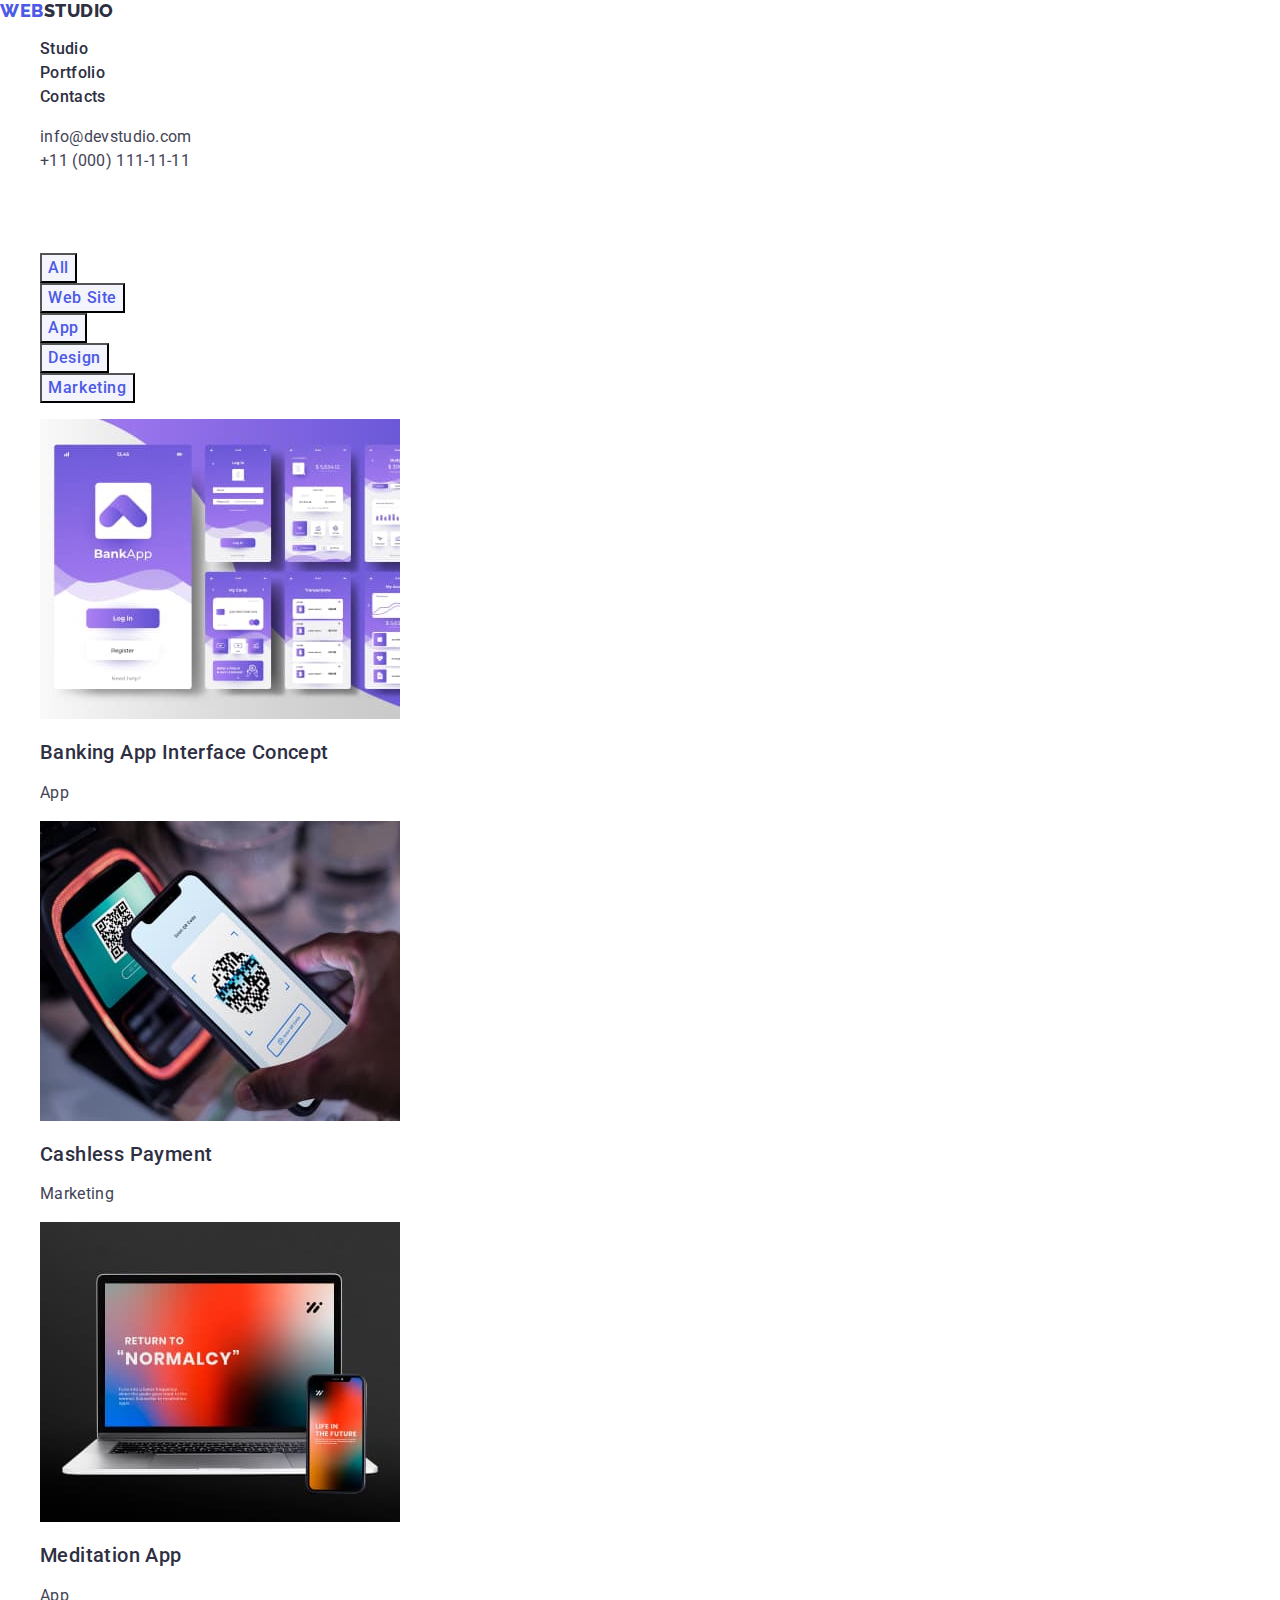
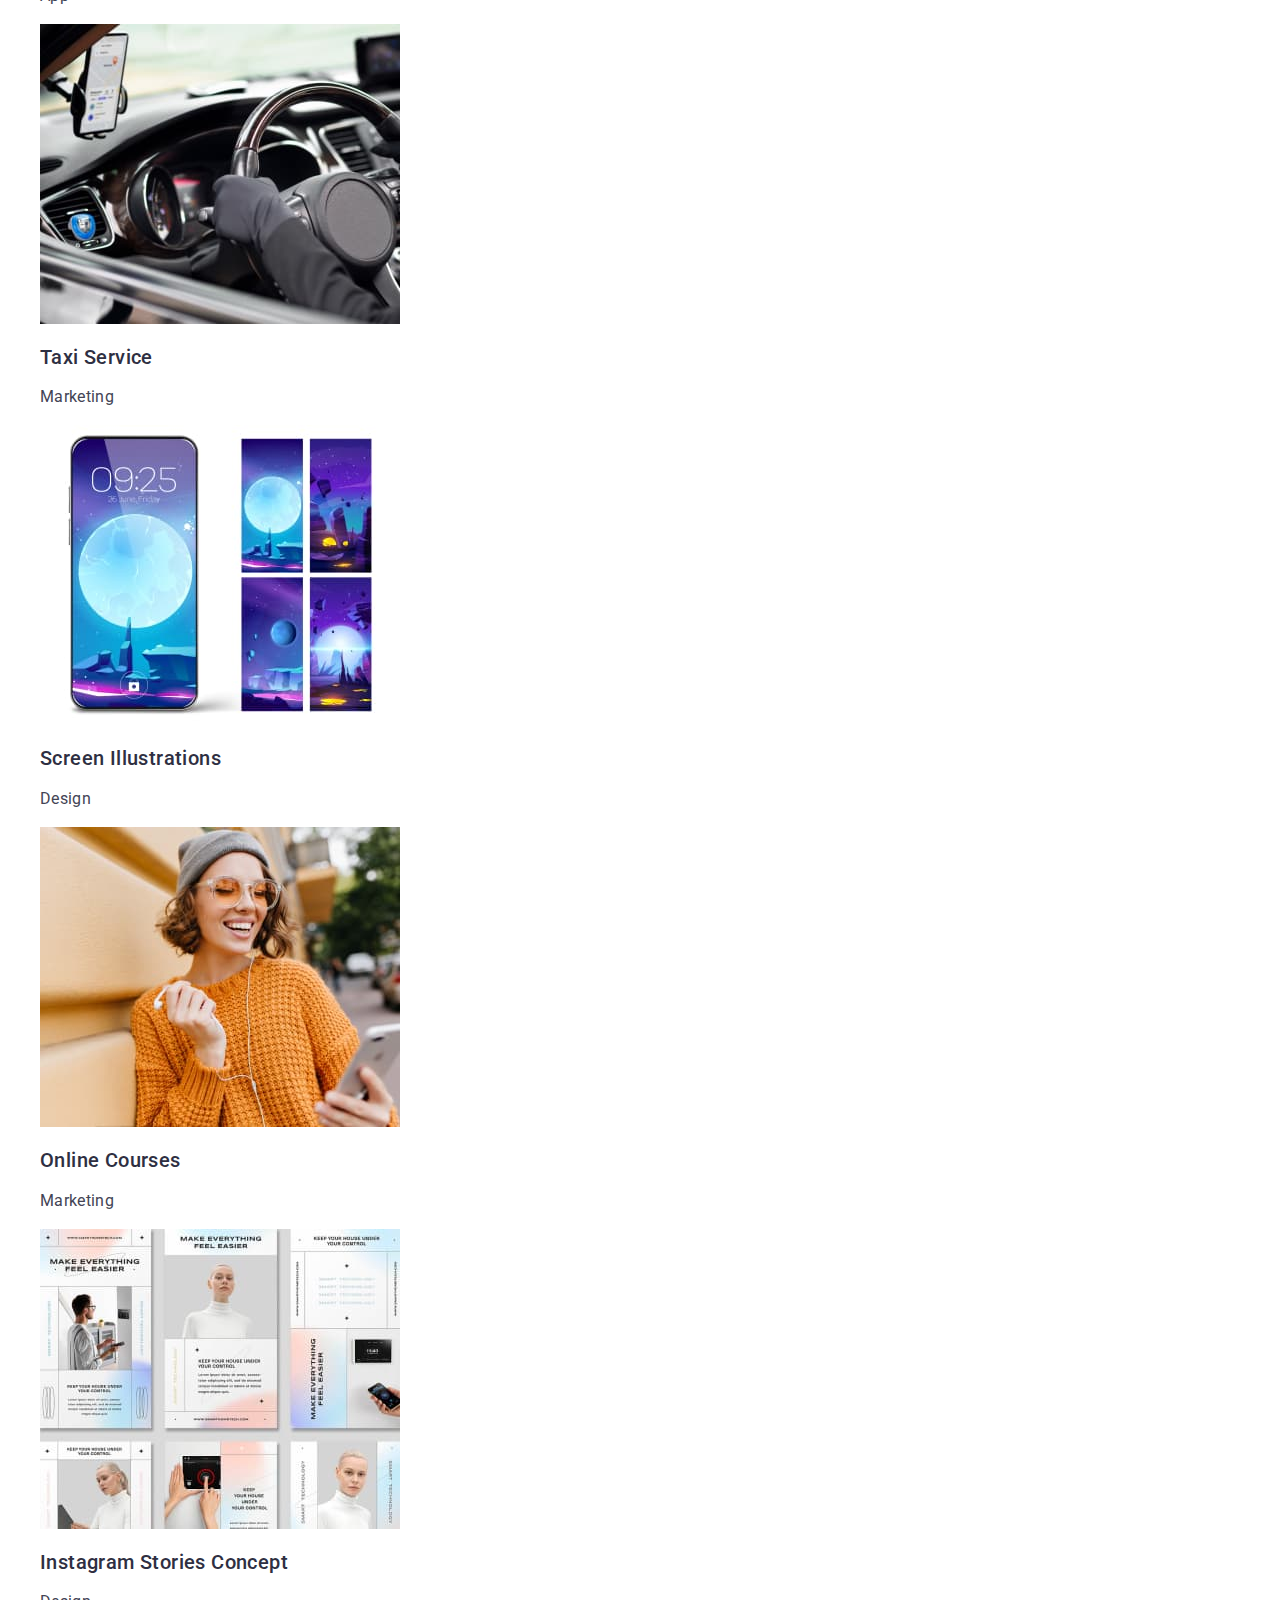
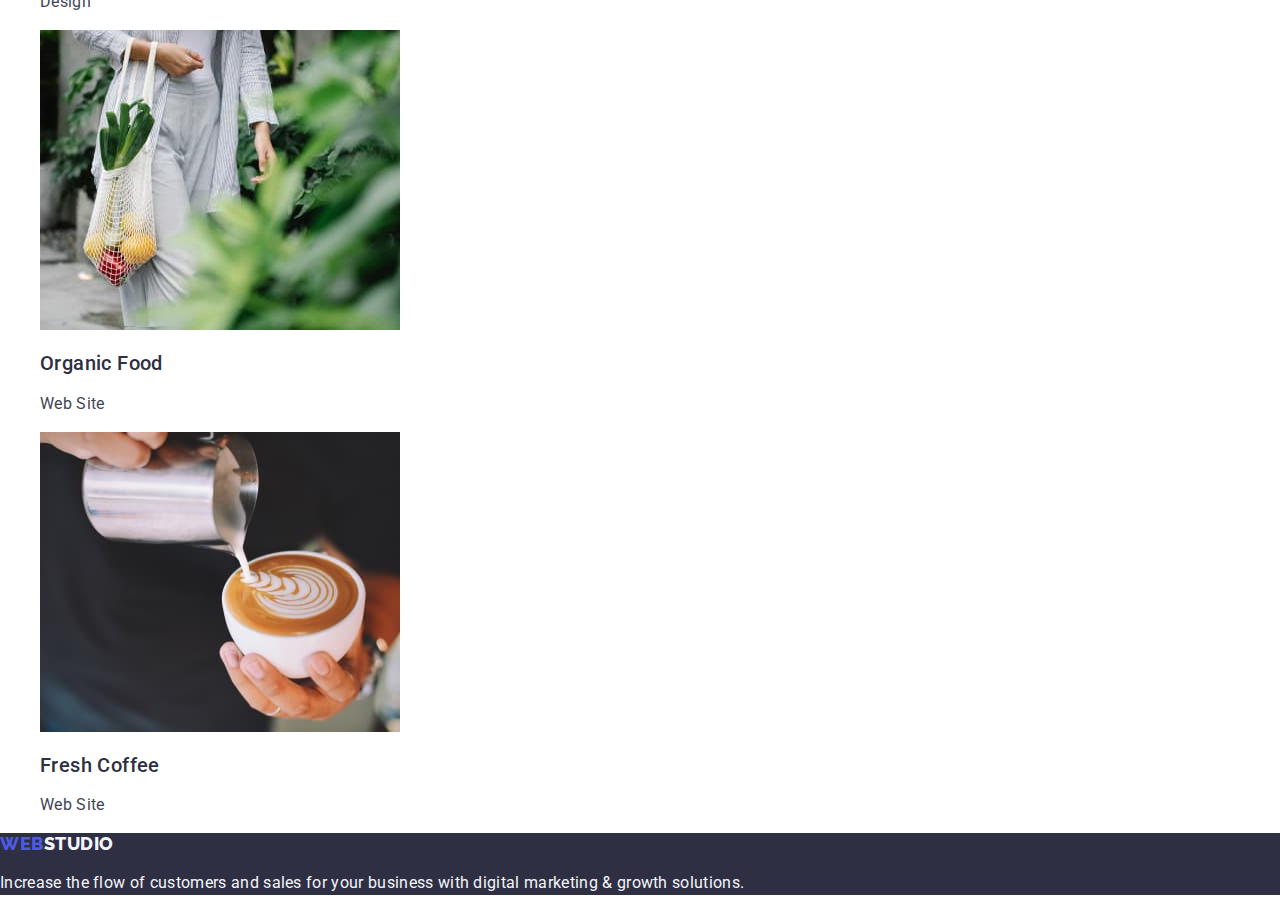
==== portfolio.html @ fb4b443d "Initial commit" ====
<!DOCTYPE html>
<html lang="en">
  <head>
    <meta charset="UTF-8" />
    <meta
      name="viewport"
      content="width=
    , initial-scale=1.0"
    />

    <link rel="preconnect" href="https://fonts.googleapis.com" />
    <link rel="preconnect" href="https://fonts.gstatic.com" crossorigin />
    <link
      href="https://fonts.googleapis.com/css2?family=Raleway:wght@800&family=Roboto:wght@400;500;700&display=swap"
      rel="stylesheet"
    />

    <link
      rel="stylesheet"
      href="https://cdn.jsdelivr.net/npm/modern-normalize@2.0.0/modern-normalize.min.css"
    />
    <link rel="stylesheet" href="./css/styles.css" />

    <title>Portfolio</title>
  </head>

  <body>
    <!-- Header section -->
    <header>
      <nav>
        <a class="header-logo link" href="./portfolio.html"
          >Web<span class="logo-studio">Studio</span></a
        >
        <ul class="list">
          <li>
            <a class="header-studio link" href="./index.html">Studio</a>
          </li>
          <li>
            <a class="header-studio link" href="./portfolio.html">Portfolio</a>
          </li>
          <li>
            <a class="header-studio link" href="">Contacts</a>
          </li>
        </ul>
      </nav>
      <address class="address">
        <ul class="list">
          <li>
            <a class="address-link link" href="mailto:info@devstudio.com"
              >info@devstudio.com</a
            >
          </li>
          <li>
            <a class="address-link link" href="tel:+110001111111"
              >+11 (000) 111-11-11</a
            >
          </li>
        </ul>
      </address>
    </header>

    <!-- Main block -->
    <main>
      <section>
        <h1 class="not-visible">Site structure</h1>
        <ul class="list">
          <li><button class="all-list" type="button">All</button></li>
          <li>
            <button class="all-list" type="button">Web Site</button>
          </li>
          <li><button class="all-list" type="button">App</button></li>
          <li>
            <button class="all-list" type="button">Design</button>
          </li>
          <li>
            <button class="all-list" type="button">Marketing</button>
          </li>
        </ul>

        <ul class="list">
          <li class="port-backphoto">
            <a class="link" href="">
              <img
                src="./images/portfolio/p1.jpg"
                alt="Banking App Interface Concept"
                width="360"
              />
              <h2 class="section-maintext">Banking App Interface Concept</h2>
              <p class="section-text">App</p>
            </a>
          </li>
          <li class="port-backphoto">
            <a class="link" href="">
              <img
                src="./images/portfolio/p2.jpg"
                alt="Cashless Payment"
                width="360"
              />
              <h2 class="section-maintext">Cashless Payment</h2>
              <p class="section-text">Marketing</p>
            </a>
          </li>
          <li class="port-backphoto">
            <a class="link" href="">
              <img
                src="./images/portfolio/p3.jpg"
                alt="Meditation App"
                width="360"
              />
              <h2 class="section-maintext">Meditation App</h2>
              <p class="section-text">App</p>
            </a>
          </li>
          <li class="port-backphoto">
            <a class="link" href="">
              <img
                src="./images/portfolio/p4.jpg"
                alt="Taxi Service"
                width="360"
              />
              <h2 class="section-maintext">Taxi Service</h2>
              <p class="section-text">Marketing</p>
            </a>
          </li>
          <li class="port-backphoto">
            <a class="link" href="">
              <img
                src="./images/portfolio/p5.jpg"
                alt="Screen Illustrations"
                width="360"
              />
              <h2 class="section-maintext">Screen Illustrations</h2>
              <p class="section-text">Design</p>
            </a>
          </li>
          <li class="port-backphoto">
            <a class="link" href="">
              <img
                src="./images/portfolio/p6.jpg"
                alt="Online Courses"
                width="360"
              />
              <h2 class="section-maintext">Online Courses</h2>
              <p class="section-text">Marketing</p>
            </a>
          </li>
          <li class="port-backphoto">
            <a class="link" href="">
              <img
                src="./images/portfolio/p7.jpg"
                alt="Instagram Stories Concept"
                width="360"
              />
              <h2 class="section-maintext">Instagram Stories Concept</h2>
              <p class="section-text">Design</p>
            </a>
          </li>
          <li class="port-backphoto">
            <a class="link" href="">
              <img
                src="./images/portfolio/p8.jpg"
                alt="Organic Food"
                width="360"
              />
              <h2 class="section-maintext">Organic Food</h2>
              <p class="section-text">Web Site</p>
            </a>
          </li>
          <li class="port-backphoto">
            <a class="link" href="">
              <img
                src="./images/portfolio/p9.jpg"
                alt="Fresh Coffee"
                width="360"
              />
              <h2 class="section-maintext">Fresh Coffee</h2>
              <p class="section-text">Web Site</p>
            </a>
          </li>
        </ul>
      </section>
    </main>

    <!-- Footer section-->
    <footer class="footer-background">
      <a class="footer-logo link" href="./index.html"
        >Web<span class="footer-studio">Studio</span></a
      >
      <p class="footer-text">
        Increase the flow of customers and sales for your business with digital
        marketing & growth solutions.
      </p>
    </footer>
  </body>
</html>
---- css/styles.css ----
/**
  |============================
  | Common styles
  |============================
*/
:root {
  --branded-color: #434455;
  --brand-color: #ffffff;
  --primary-brand-color: #4d5ae5;
  --pressed-state-color: #404bbf;
  --dark-color: #2e2f42;
  --success-color: #31d0aa;
  --subtle-text-color: #8e8f99;
  --accent-color: #e7e9fc;
  --light-cloud-color: #f4f4fd;
  --hero-background-color: #2e2f42;
  --modal-background-color: #fcfcfc;
}

body {
  font-family: Roboto, sans-serif;
  font-style: normal;
  color: #434455;
  background-color: #ffffff;
}

/**
  |============================
  | Header style
  |============================
*/

.header-logo {
  color: var(--primary-brand-color);
  font-family: Raleway, sans-serif;
  font-weight: 800;
  font-size: 18px;
  line-height: 1.17;
  letter-spacing: 0.03em;
  text-transform: uppercase;
  text-decoration: none;
}

.logo-studio {
  color: var(--hero-background-color);
}

.list {
  list-style: none;
}

.header-studio {
  font-weight: 500;
  font-size: 16px;
  line-height: 1.5;
  letter-spacing: 0.02em;
  color: var(--hero-background-color);
  text-decoration: none;
}

.header-studio:hover,
.header-studio:focus {
  color: var(--pressed-state-color);
}

.address-link {
  font-style: normal;
  font-size: 16px;
  line-height: 1.5;
  letter-spacing: 0.02em;
  color: var(--branded-color);
}

.address-link:hover,
.address-link:focus {
  color: var(--pressed-state-color);
}

.address {
  font-style: normal;
}

/**
  |============================
  | Main styles
  |============================
*/

.hero-font {
  color: var(--brand-color);
  font-size: 56px;
  line-height: 1.07;
  text-align: center;
  letter-spacing: 0.02em;
}
.hero-button {
  color: var(--brand-color);
  background-color: var(--primary-brand-color);
  font-weight: 500;
  font-size: 16px;
  line-height: 1.5;
  letter-spacing: 0.04em;
  cursor: pointer;
}

.hero-button:hover,
.hero-button:focus {
  background-color: var(--pressed-state-color);
}

.hero-background {
  background-color: var(--hero-background-color);
}

.list {
  list-style: none;
}

.sectionn-list {
  color: var(--hero-background-color);
  font-weight: 500;
  font-size: 20px;
  line-height: 1.2;
  letter-spacing: 0.02em;
}
.textt-list {
  color: var(--branded-color);
  font-size: 16px;
  line-height: 1.5;
  letter-spacing: 0.02em;
  text-decoration: none;
}

.section-tittle {
  font-size: 36px;
  line-height: 1.11;
  text-align: center;
  letter-spacing: 0.02em;
  text-transform: capitalize;
  color: var(--hero-background-color);
  text-decoration: none;
}

.name-list {
  font-weight: 500;
  font-size: 20px;
  line-height: 1.2;
  letter-spacing: 0.02em;
  color: var(--hero-background-color);
}

.posission-list {
  font-size: 16px;
  line-height: 1.5;
  letter-spacing: 0.02em;
  color: var(--branded-color);
}

.backteam {
  background-color: var(--light-cloud-color);
}

.backteam-list {
  background-color: var(--brand-color);
}

/**
  |============================
  | Footer styles
  |============================
*/

.footer-logo {
  color: var(--primary-brand-color);
  font-family: Raleway, sans-serif;
  font-weight: 800;
  font-size: 18px;
  line-height: 1.17;
  letter-spacing: 0.03em;
  text-transform: uppercase;
  text-decoration: none;
}

.footer-text {
  font-size: 16px;
  line-height: 1.5;
  letter-spacing: 0.02em;
  color: var(--light-cloud-color);
}

.footer-background {
  background-color: var(--hero-background-color);
}

.footer-studio {
  color: var(--light-cloud-color);
}

/**
  |============================
  | Portfolio-styles
  |============================
*/

.all-list {
  font-weight: 500;
  font-size: 16px;
  line-height: 1.5;
  letter-spacing: 0.04em;
  color: var(--primary-brand-color);
  background-color: var(--light-cloud-color);
  cursor: pointer;
}

.all-list:hover,
.all-list:focus {
  color: var(--brand-color);
  background-color: var(--pressed-state-color);
}

.section-maintext {
  color: var(--hero-background-color);
  font-weight: 500;
  font-size: 20px;
  line-height: 1.2;
  letter-spacing: 0.02em;
  text-decoration: none;
}

.section-text {
  color: var(--branded-color);
  font-size: 16px;
  line-height: 1.5;
  text-decoration: none;
  letter-spacing: 0.02em;
}

.not-visible {
  visibility: hidden;
}

.list {
  list-style: none;
}

.port-backphoto {
  background-color: var(--brand-color);
}

.link {
  text-decoration: none;
}
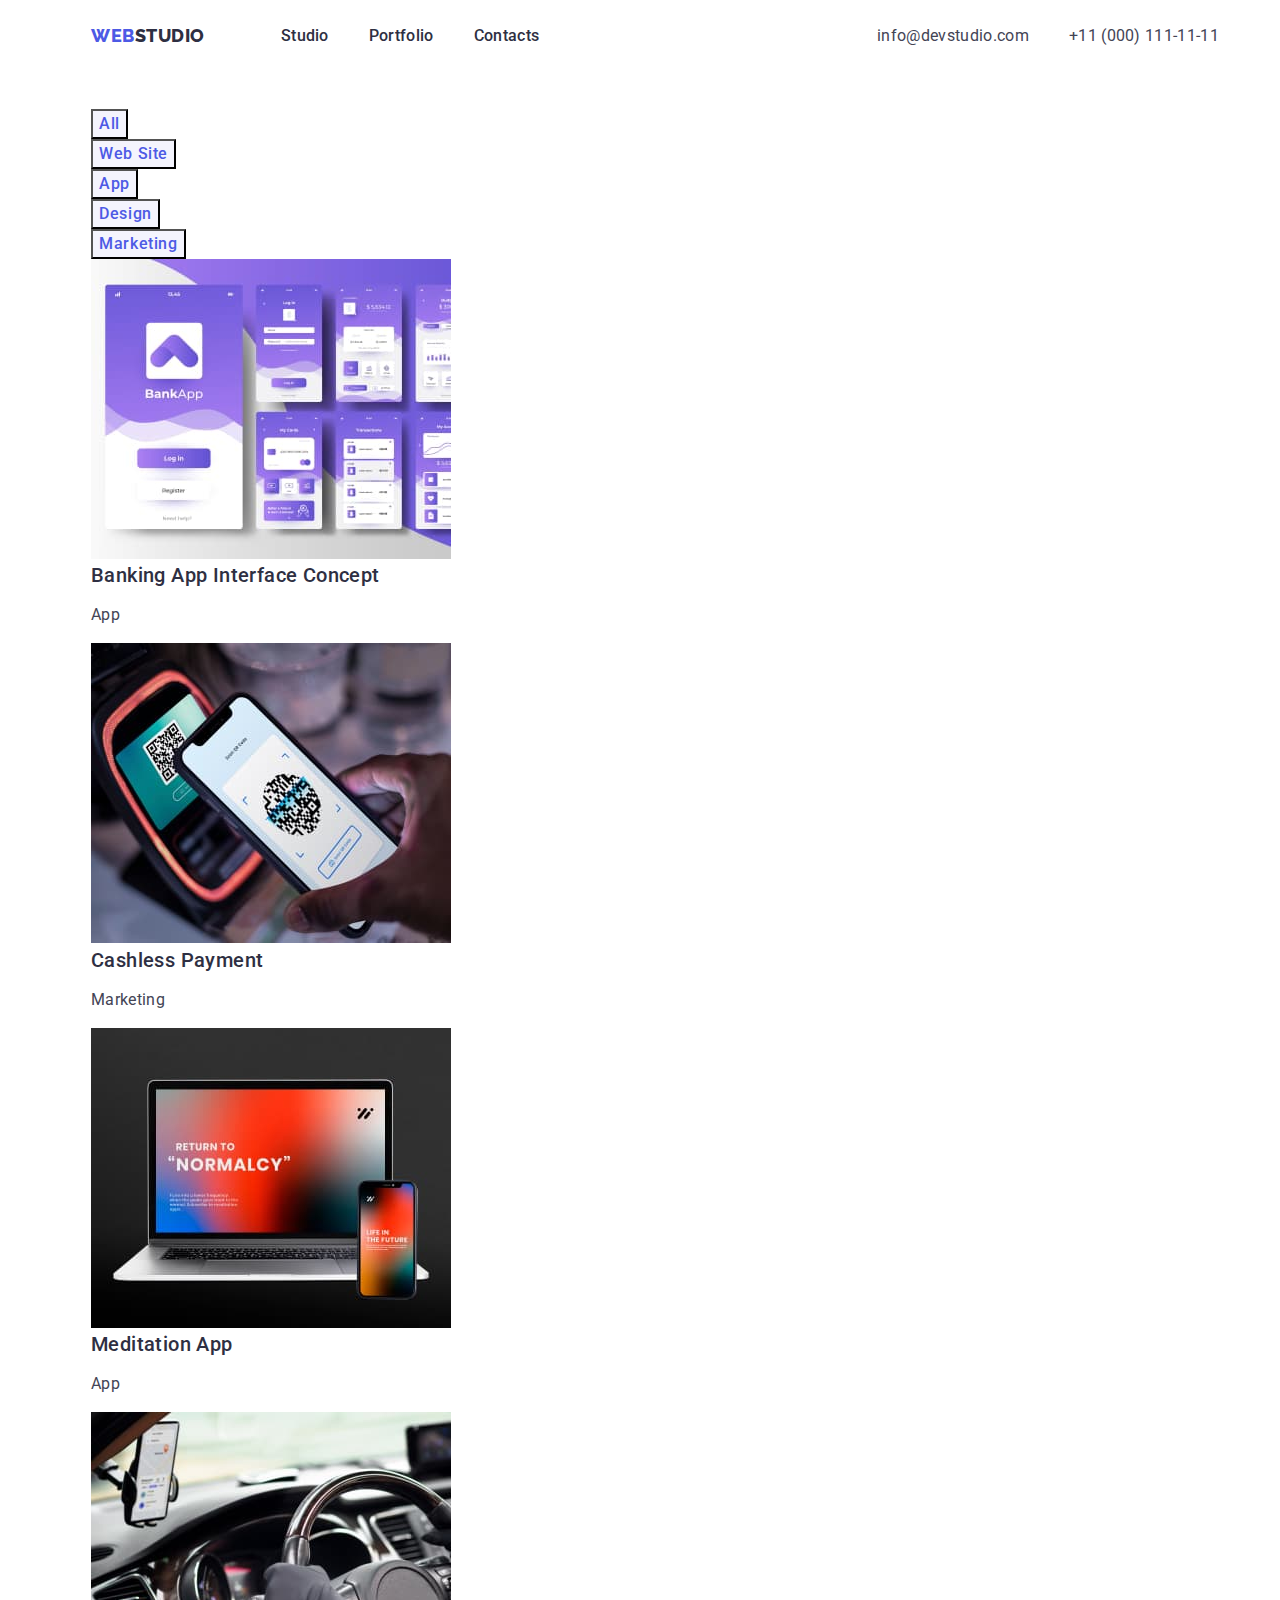
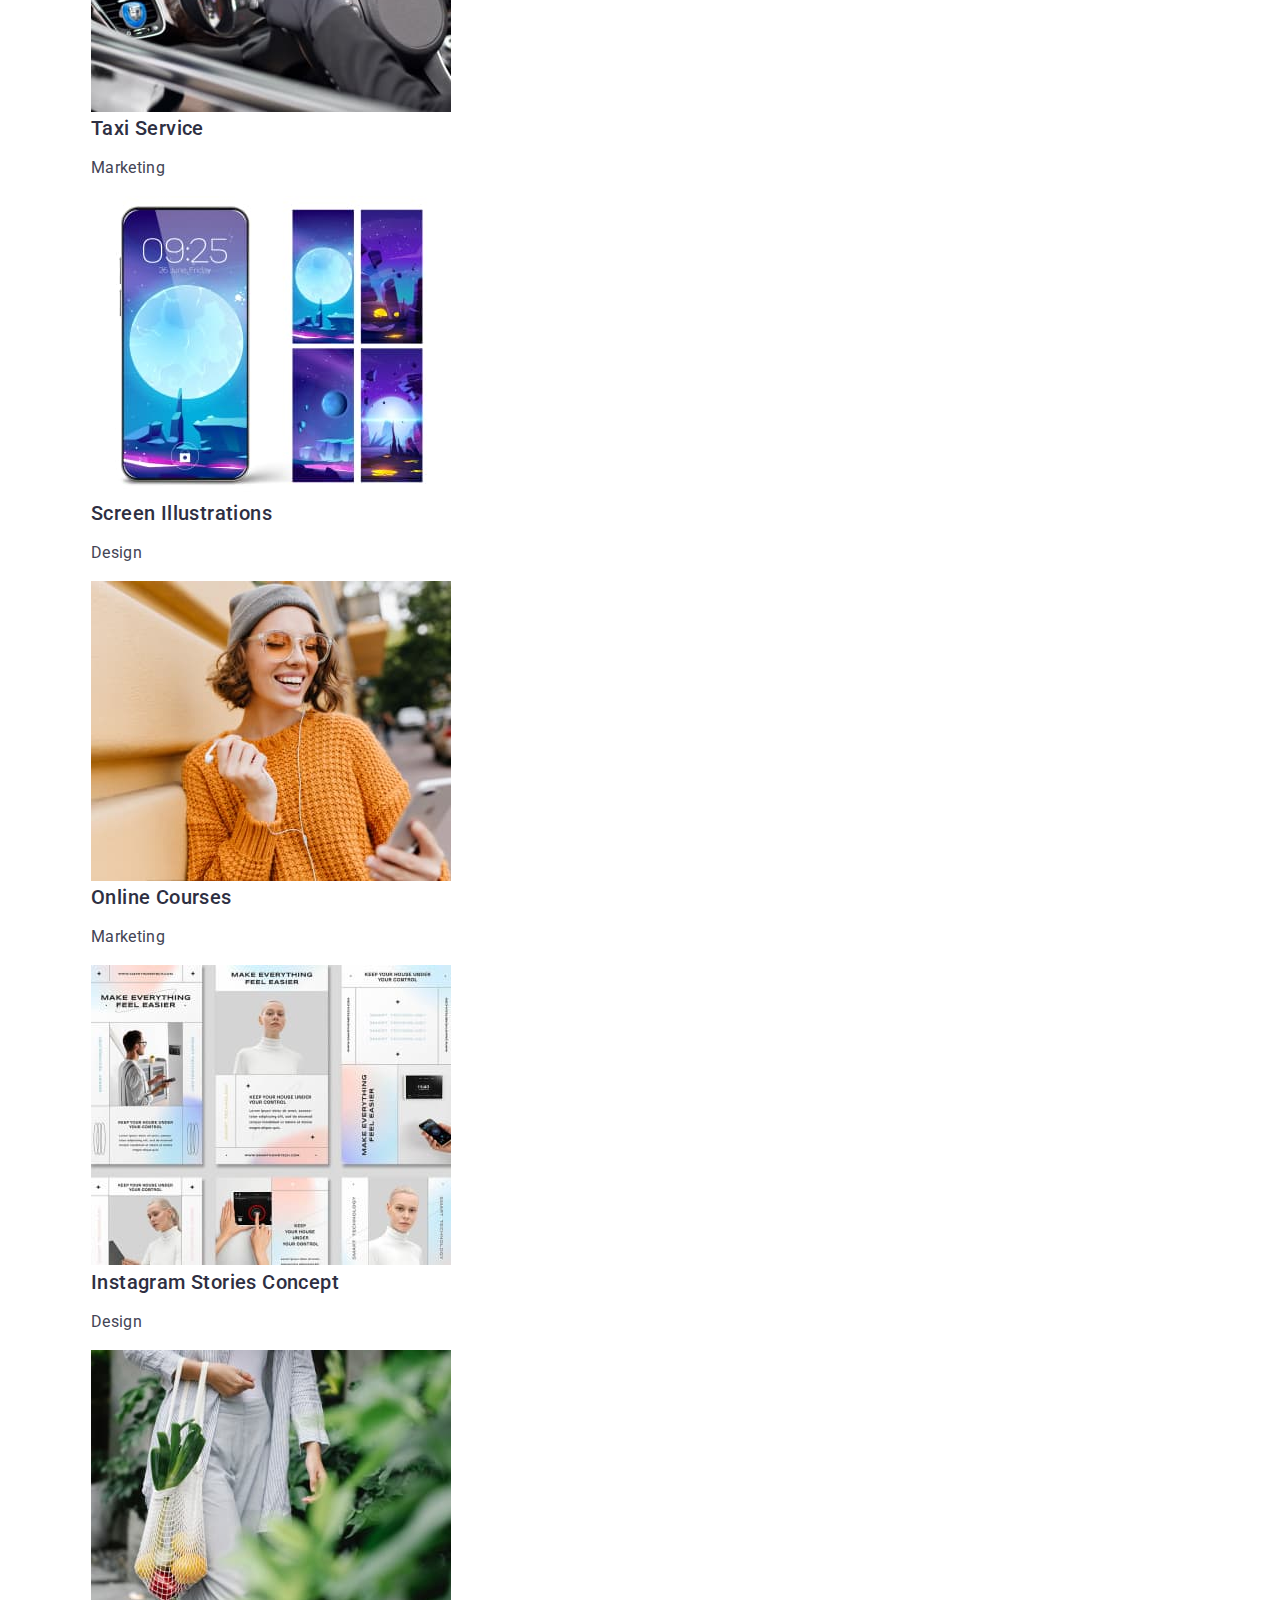
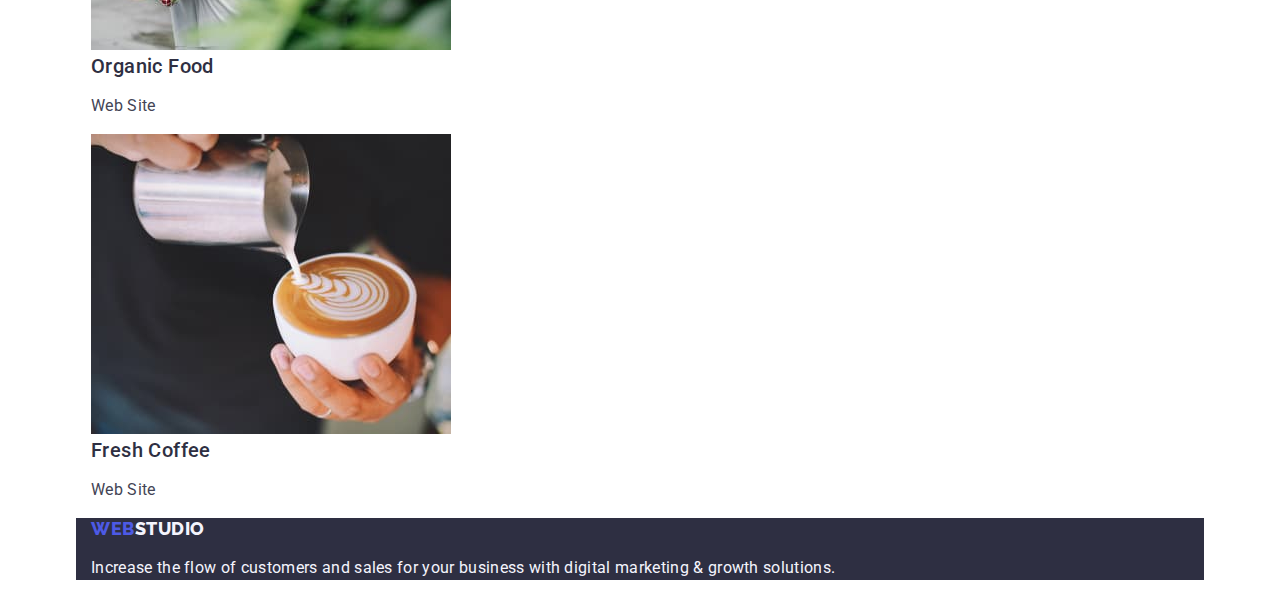
==== commit 04215bc8: "sz31" ====
--- a/portfolio.html
+++ b/portfolio.html
@@ -24,172 +24,179 @@
     <title>Portfolio</title>
   </head>
 
-  <body>
+  <body class="container">
     <!-- Header section -->
-    <header>
-      <nav>
-        <a class="header-logo link" href="./portfolio.html"
-          >Web<span class="logo-studio">Studio</span></a
-        >
-        <ul class="list">
-          <li>
-            <a class="header-studio link" href="./index.html">Studio</a>
-          </li>
-          <li>
-            <a class="header-studio link" href="./portfolio.html">Portfolio</a>
-          </li>
-          <li>
-            <a class="header-studio link" href="">Contacts</a>
-          </li>
-        </ul>
-      </nav>
-      <address class="address">
-        <ul class="list">
-          <li>
-            <a class="address-link link" href="mailto:info@devstudio.com"
-              >info@devstudio.com</a
-            >
-          </li>
-          <li>
-            <a class="address-link link" href="tel:+110001111111"
-              >+11 (000) 111-11-11</a
-            >
-          </li>
-        </ul>
-      </address>
+    <header class="header">
+      <div class="header-container container">
+        <nav class="header-nav">
+          <a class="header-logo link" href="./portfolio.html"
+            >Web<span class="logo-studio">Studio</span></a
+          >
+          <ul class="header-ul list">
+            <li>
+              <a class="header-studio link" href="./index.html">Studio</a>
+            </li>
+            <li>
+              <a class="header-studio link" href="./portfolio.html"
+                >Portfolio</a
+              >
+            </li>
+            <li>
+              <a class="header-studio link" href="">Contacts</a>
+            </li>
+          </ul>
+        </nav>
+        <address class="address">
+          <ul class="header-address list">
+            <li>
+              <a class="address-link link" href="mailto:info@devstudio.com"
+                >info@devstudio.com</a
+              >
+            </li>
+            <li>
+              <a class="address-link link" href="tel:+110001111111"
+                >+11 (000) 111-11-11</a
+              >
+            </li>
+          </ul>
+        </address>
+      </div>
     </header>
 
     <!-- Main block -->
     <main>
       <section>
-        <h1 class="not-visible">Site structure</h1>
-        <ul class="list">
-          <li><button class="all-list" type="button">All</button></li>
-          <li>
-            <button class="all-list" type="button">Web Site</button>
-          </li>
-          <li><button class="all-list" type="button">App</button></li>
-          <li>
-            <button class="all-list" type="button">Design</button>
-          </li>
-          <li>
-            <button class="all-list" type="button">Marketing</button>
-          </li>
-        </ul>
-
-        <ul class="list">
-          <li class="port-backphoto">
-            <a class="link" href="">
-              <img
-                src="./images/portfolio/p1.jpg"
-                alt="Banking App Interface Concept"
-                width="360"
-              />
-              <h2 class="section-maintext">Banking App Interface Concept</h2>
-              <p class="section-text">App</p>
-            </a>
-          </li>
-          <li class="port-backphoto">
-            <a class="link" href="">
-              <img
-                src="./images/portfolio/p2.jpg"
-                alt="Cashless Payment"
-                width="360"
-              />
-              <h2 class="section-maintext">Cashless Payment</h2>
-              <p class="section-text">Marketing</p>
-            </a>
-          </li>
-          <li class="port-backphoto">
-            <a class="link" href="">
-              <img
-                src="./images/portfolio/p3.jpg"
-                alt="Meditation App"
-                width="360"
-              />
-              <h2 class="section-maintext">Meditation App</h2>
-              <p class="section-text">App</p>
-            </a>
-          </li>
-          <li class="port-backphoto">
-            <a class="link" href="">
-              <img
-                src="./images/portfolio/p4.jpg"
-                alt="Taxi Service"
-                width="360"
-              />
-              <h2 class="section-maintext">Taxi Service</h2>
-              <p class="section-text">Marketing</p>
-            </a>
-          </li>
-          <li class="port-backphoto">
-            <a class="link" href="">
-              <img
-                src="./images/portfolio/p5.jpg"
-                alt="Screen Illustrations"
-                width="360"
-              />
-              <h2 class="section-maintext">Screen Illustrations</h2>
-              <p class="section-text">Design</p>
-            </a>
-          </li>
-          <li class="port-backphoto">
-            <a class="link" href="">
-              <img
-                src="./images/portfolio/p6.jpg"
-                alt="Online Courses"
-                width="360"
-              />
-              <h2 class="section-maintext">Online Courses</h2>
-              <p class="section-text">Marketing</p>
-            </a>
-          </li>
-          <li class="port-backphoto">
-            <a class="link" href="">
-              <img
-                src="./images/portfolio/p7.jpg"
-                alt="Instagram Stories Concept"
-                width="360"
-              />
-              <h2 class="section-maintext">Instagram Stories Concept</h2>
-              <p class="section-text">Design</p>
-            </a>
-          </li>
-          <li class="port-backphoto">
-            <a class="link" href="">
-              <img
-                src="./images/portfolio/p8.jpg"
-                alt="Organic Food"
-                width="360"
-              />
-              <h2 class="section-maintext">Organic Food</h2>
-              <p class="section-text">Web Site</p>
-            </a>
-          </li>
-          <li class="port-backphoto">
-            <a class="link" href="">
-              <img
-                src="./images/portfolio/p9.jpg"
-                alt="Fresh Coffee"
-                width="360"
-              />
-              <h2 class="section-maintext">Fresh Coffee</h2>
-              <p class="section-text">Web Site</p>
-            </a>
-          </li>
-        </ul>
+        <div class="container">
+          <h1 class="not-visible">Site structure</h1>
+          <ul class="list">
+            <li><button class="all-list" type="button">All</button></li>
+            <li>
+              <button class="all-list" type="button">Web Site</button>
+            </li>
+            <li><button class="all-list" type="button">App</button></li>
+            <li>
+              <button class="all-list" type="button">Design</button>
+            </li>
+            <li>
+              <button class="all-list" type="button">Marketing</button>
+            </li>
+          </ul>
+          <ul class="list">
+            <li class="port-backphoto">
+              <a class="link" href="">
+                <img
+                  src="./images/portfolio/p1.jpg"
+                  alt="Banking App Interface Concept"
+                  width="360"
+                />
+                <h2 class="section-maintext">Banking App Interface Concept</h2>
+                <p class="section-text">App</p>
+              </a>
+            </li>
+            <li class="port-backphoto">
+              <a class="link" href="">
+                <img
+                  src="./images/portfolio/p2.jpg"
+                  alt="Cashless Payment"
+                  width="360"
+                />
+                <h2 class="section-maintext">Cashless Payment</h2>
+                <p class="section-text">Marketing</p>
+              </a>
+            </li>
+            <li class="port-backphoto">
+              <a class="link" href="">
+                <img
+                  src="./images/portfolio/p3.jpg"
+                  alt="Meditation App"
+                  width="360"
+                />
+                <h2 class="section-maintext">Meditation App</h2>
+                <p class="section-text">App</p>
+              </a>
+            </li>
+            <li class="port-backphoto">
+              <a class="link" href="">
+                <img
+                  src="./images/portfolio/p4.jpg"
+                  alt="Taxi Service"
+                  width="360"
+                />
+                <h2 class="section-maintext">Taxi Service</h2>
+                <p class="section-text">Marketing</p>
+              </a>
+            </li>
+            <li class="port-backphoto">
+              <a class="link" href="">
+                <img
+                  src="./images/portfolio/p5.jpg"
+                  alt="Screen Illustrations"
+                  width="360"
+                />
+                <h2 class="section-maintext">Screen Illustrations</h2>
+                <p class="section-text">Design</p>
+              </a>
+            </li>
+            <li class="port-backphoto">
+              <a class="link" href="">
+                <img
+                  src="./images/portfolio/p6.jpg"
+                  alt="Online Courses"
+                  width="360"
+                />
+                <h2 class="section-maintext">Online Courses</h2>
+                <p class="section-text">Marketing</p>
+              </a>
+            </li>
+            <li class="port-backphoto">
+              <a class="link" href="">
+                <img
+                  src="./images/portfolio/p7.jpg"
+                  alt="Instagram Stories Concept"
+                  width="360"
+                />
+                <h2 class="section-maintext">Instagram Stories Concept</h2>
+                <p class="section-text">Design</p>
+              </a>
+            </li>
+            <li class="port-backphoto">
+              <a class="link" href="">
+                <img
+                  src="./images/portfolio/p8.jpg"
+                  alt="Organic Food"
+                  width="360"
+                />
+                <h2 class="section-maintext">Organic Food</h2>
+                <p class="section-text">Web Site</p>
+              </a>
+            </li>
+            <li class="port-backphoto">
+              <a class="link" href="">
+                <img
+                  src="./images/portfolio/p9.jpg"
+                  alt="Fresh Coffee"
+                  width="360"
+                />
+                <h2 class="section-maintext">Fresh Coffee</h2>
+                <p class="section-text">Web Site</p>
+              </a>
+            </li>
+          </ul>
+        </div>
       </section>
     </main>
 
     <!-- Footer section-->
     <footer class="footer-background">
-      <a class="footer-logo link" href="./index.html"
-        >Web<span class="footer-studio">Studio</span></a
-      >
-      <p class="footer-text">
-        Increase the flow of customers and sales for your business with digital
-        marketing & growth solutions.
-      </p>
+      <div class="container">
+        <a class="footer-logo link" href="./index.html"
+          >Web<span class="footer-studio">Studio</span></a
+        >
+        <p class="footer-text">
+          Increase the flow of customers and sales for your business with
+          digital marketing & growth solutions.
+        </p>
+      </div>
     </footer>
   </body>
 </html>
--- a/css/styles.css
+++ b/css/styles.css
@@ -26,6 +26,33 @@
 
 /**
   |============================
+  | Reset
+  |============================
+*/
+h1,
+h2,
+h3,
+h4 {
+  margin: 0;
+}
+
+ul,
+ol {
+  list-style: none;
+  margin: 0;
+  padding: 0;
+}
+
+.container {
+  width: 1158px;
+  margin-left: auto;
+  margin-right: auto;
+  padding-left: 15px;
+  padding-right: 15px;
+}
+
+/**
+  |============================
   | Header style
   |============================
 */
@@ -39,10 +66,36 @@
   letter-spacing: 0.03em;
   text-transform: uppercase;
   text-decoration: none;
+  margin-right: 76px;
+}
+
+.header-container {
+  display: flex;
+  align-items: center;
+  justify-content: space-between;
+  padding-top: 24px;
+  padding-bottom: 24px;
+}
+
+.header-ul {
+  display: flex;
+  align-items: center;
+  gap: 40px;
+}
+
+.header-address {
+  display: flex;
+  align-items: center;
+  gap: 40px;
 }
 
 .logo-studio {
   color: var(--hero-background-color);
+}
+
+.header-nav {
+  display: flex;
+  align-items: center;
 }
 
 .list {
@@ -103,6 +156,8 @@
   cursor: pointer;
 }
 
+.hero-container {
+}
 .hero-button:hover,
 .hero-button:focus {
   background-color: var(--pressed-state-color);
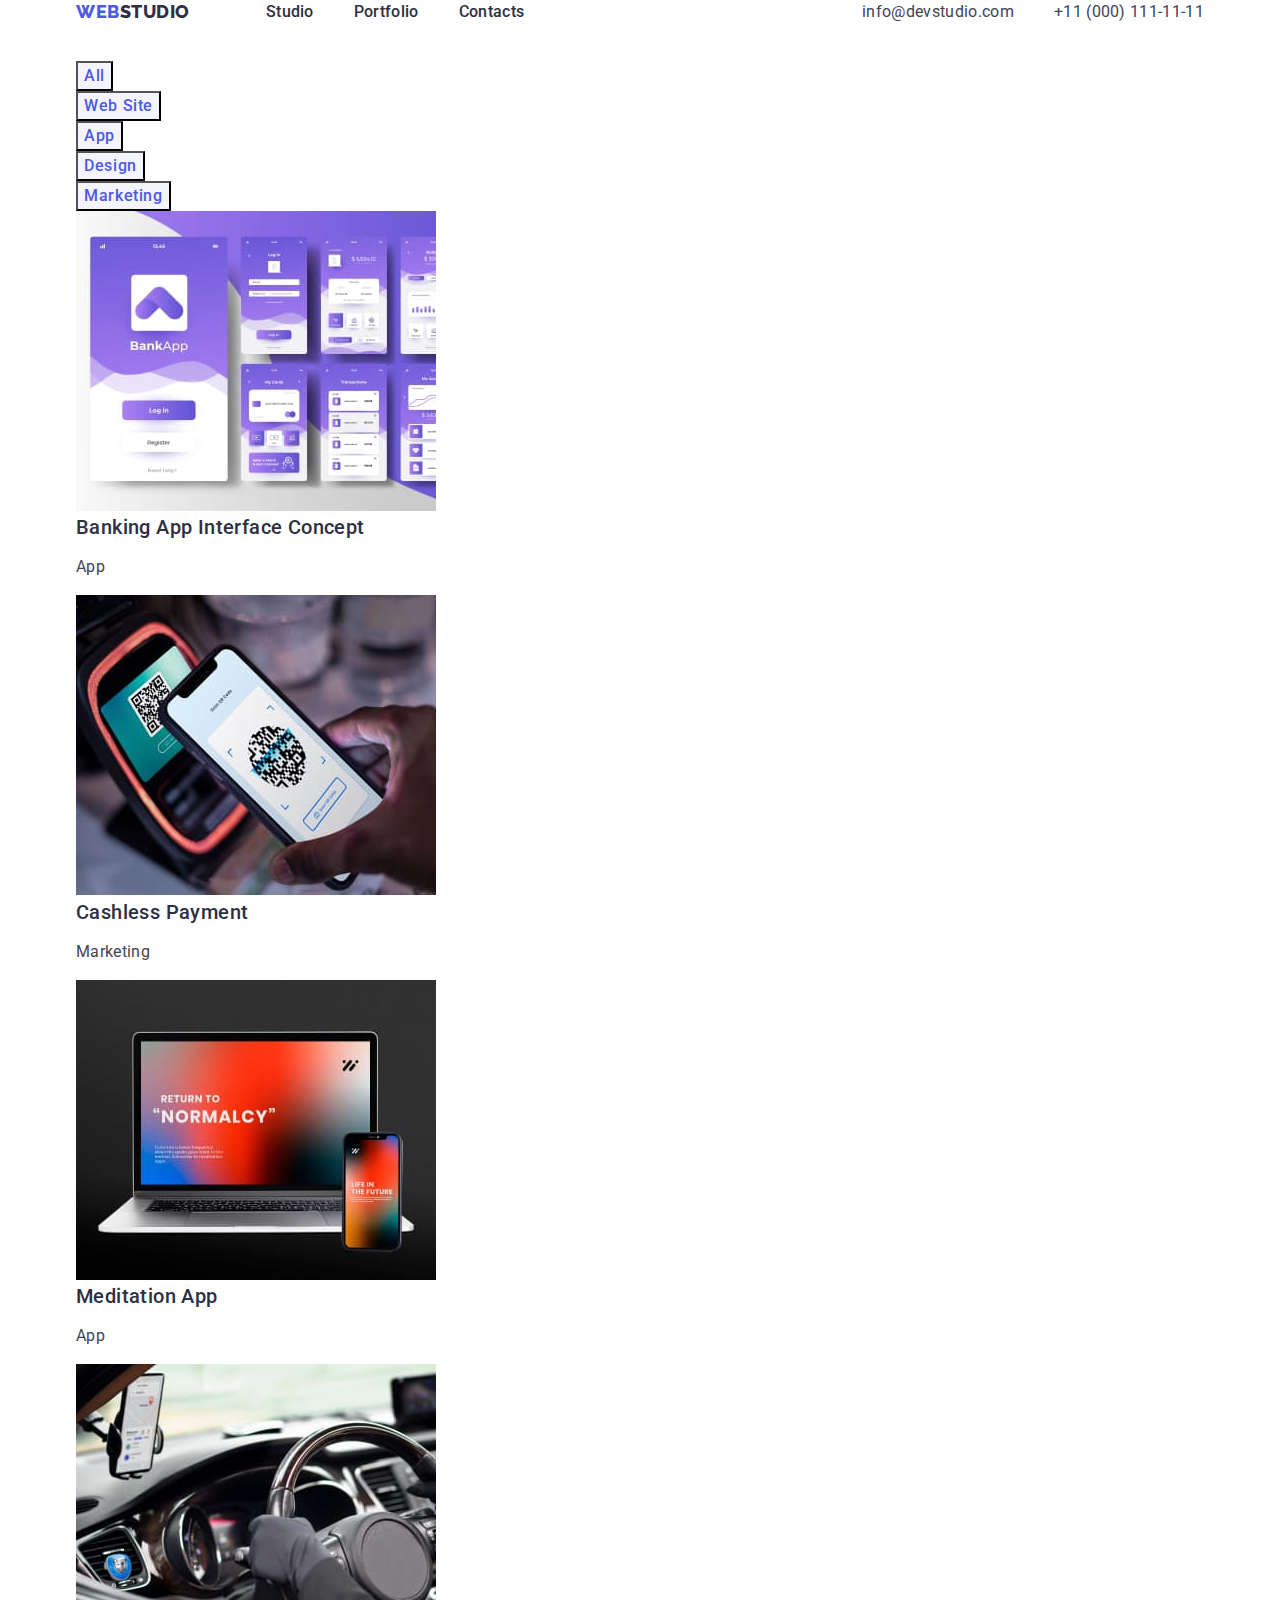
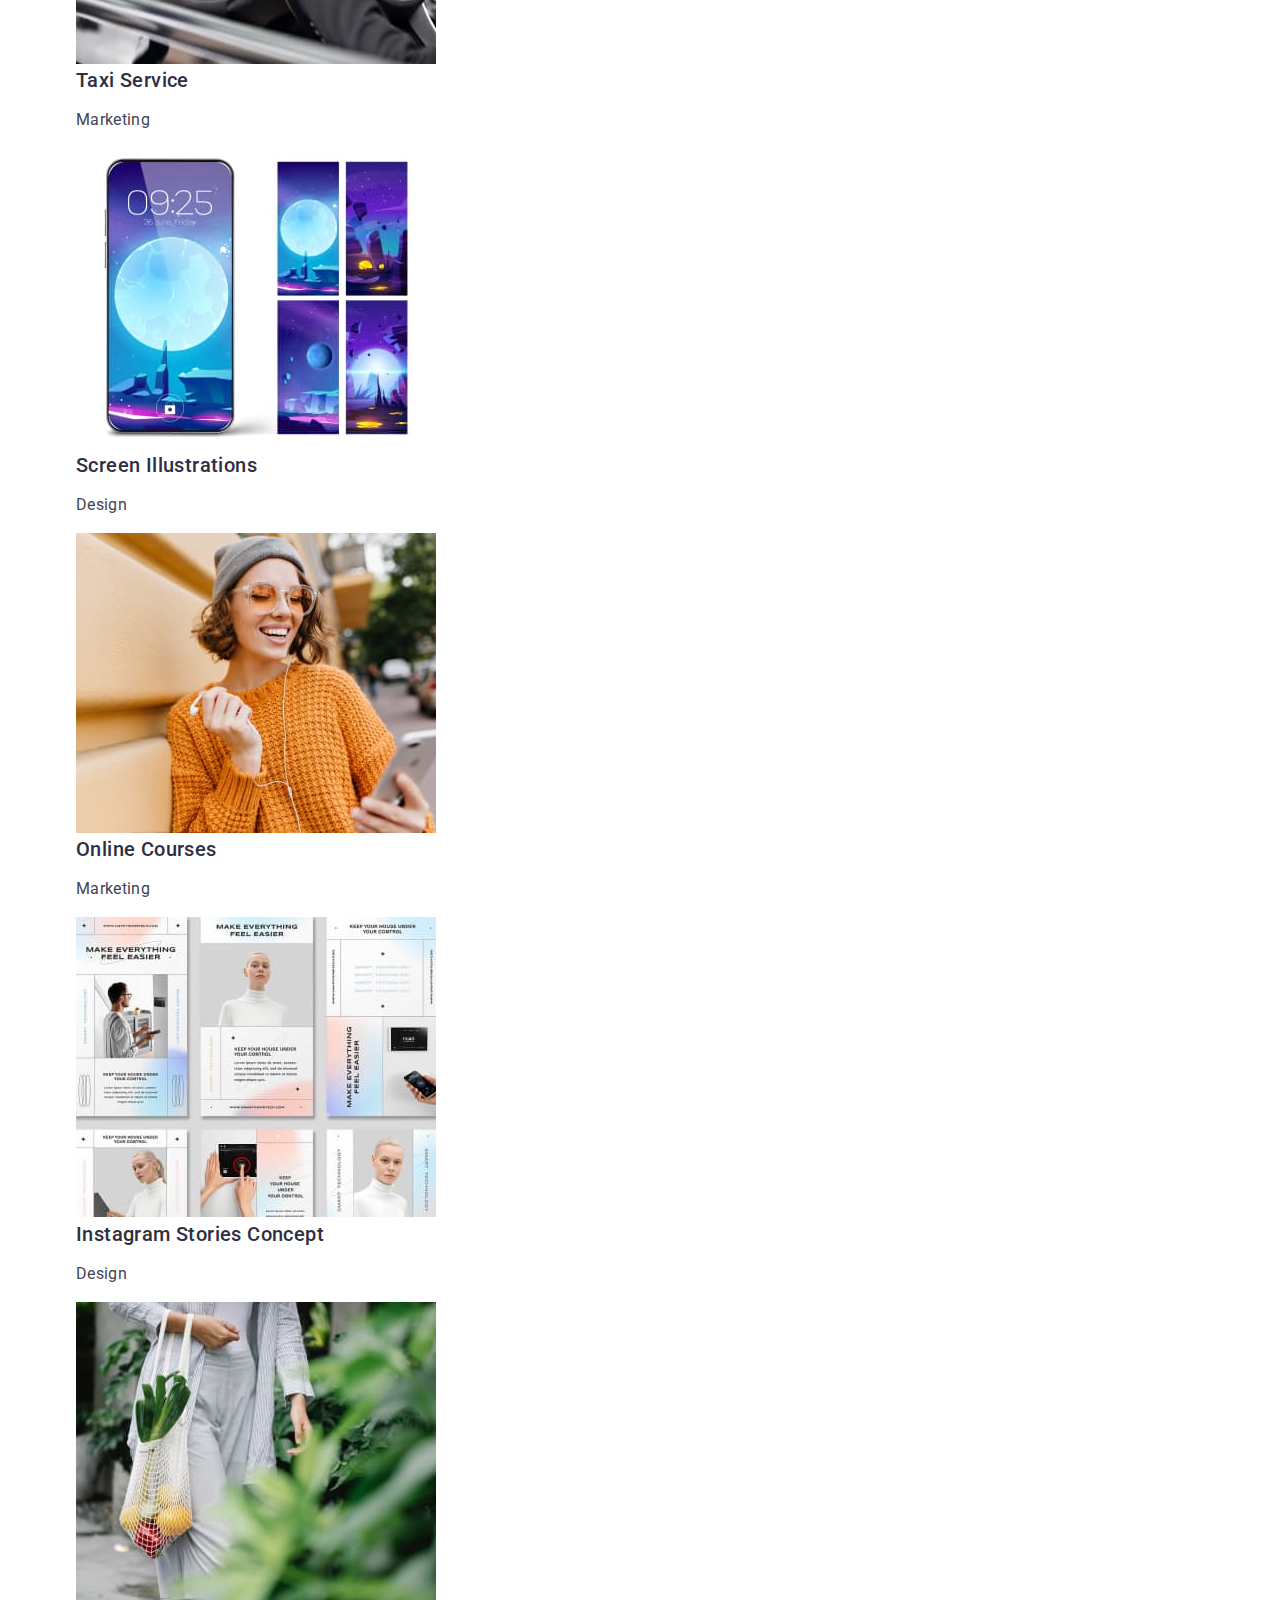
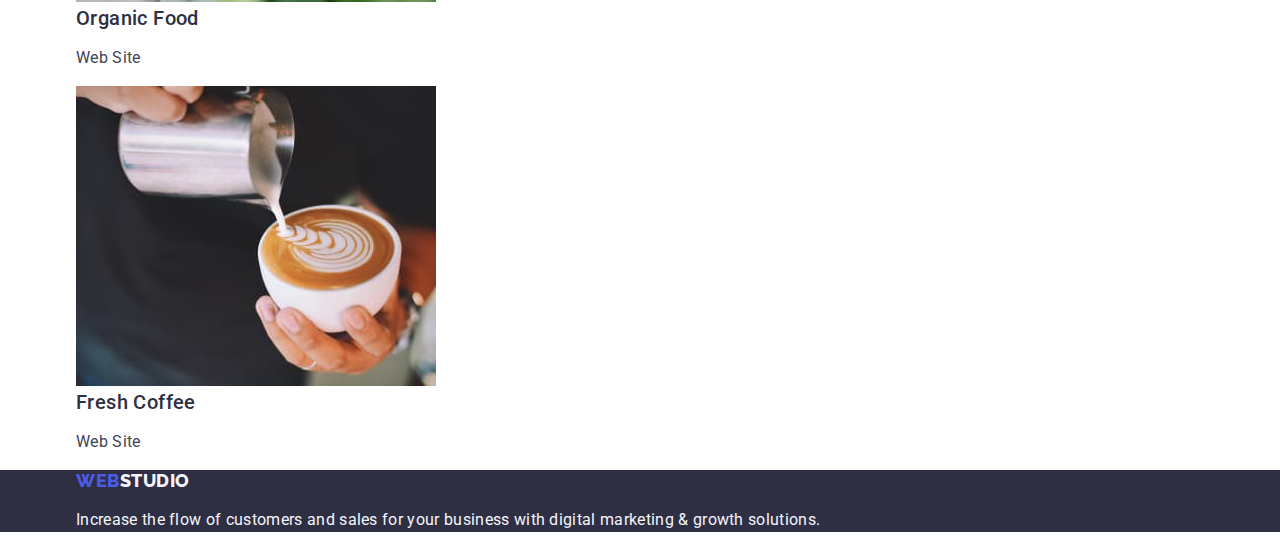
==== commit 90bc7bc7: "dz32" ====
--- a/portfolio.html
+++ b/portfolio.html
@@ -24,7 +24,7 @@
     <title>Portfolio</title>
   </head>
 
-  <body class="container">
+  <body>
     <!-- Header section -->
     <header class="header">
       <div class="header-container container">
--- a/css/styles.css
+++ b/css/styles.css
@@ -72,9 +72,7 @@
 .header-container {
   display: flex;
   align-items: center;
-  justify-content: space-between;
-  padding-top: 24px;
-  padding-bottom: 24px;
+  margin-left: auto;
 }
 
 .header-ul {
@@ -131,6 +129,7 @@
 
 .address {
   font-style: normal;
+  margin-left: auto;
 }
 
 /**
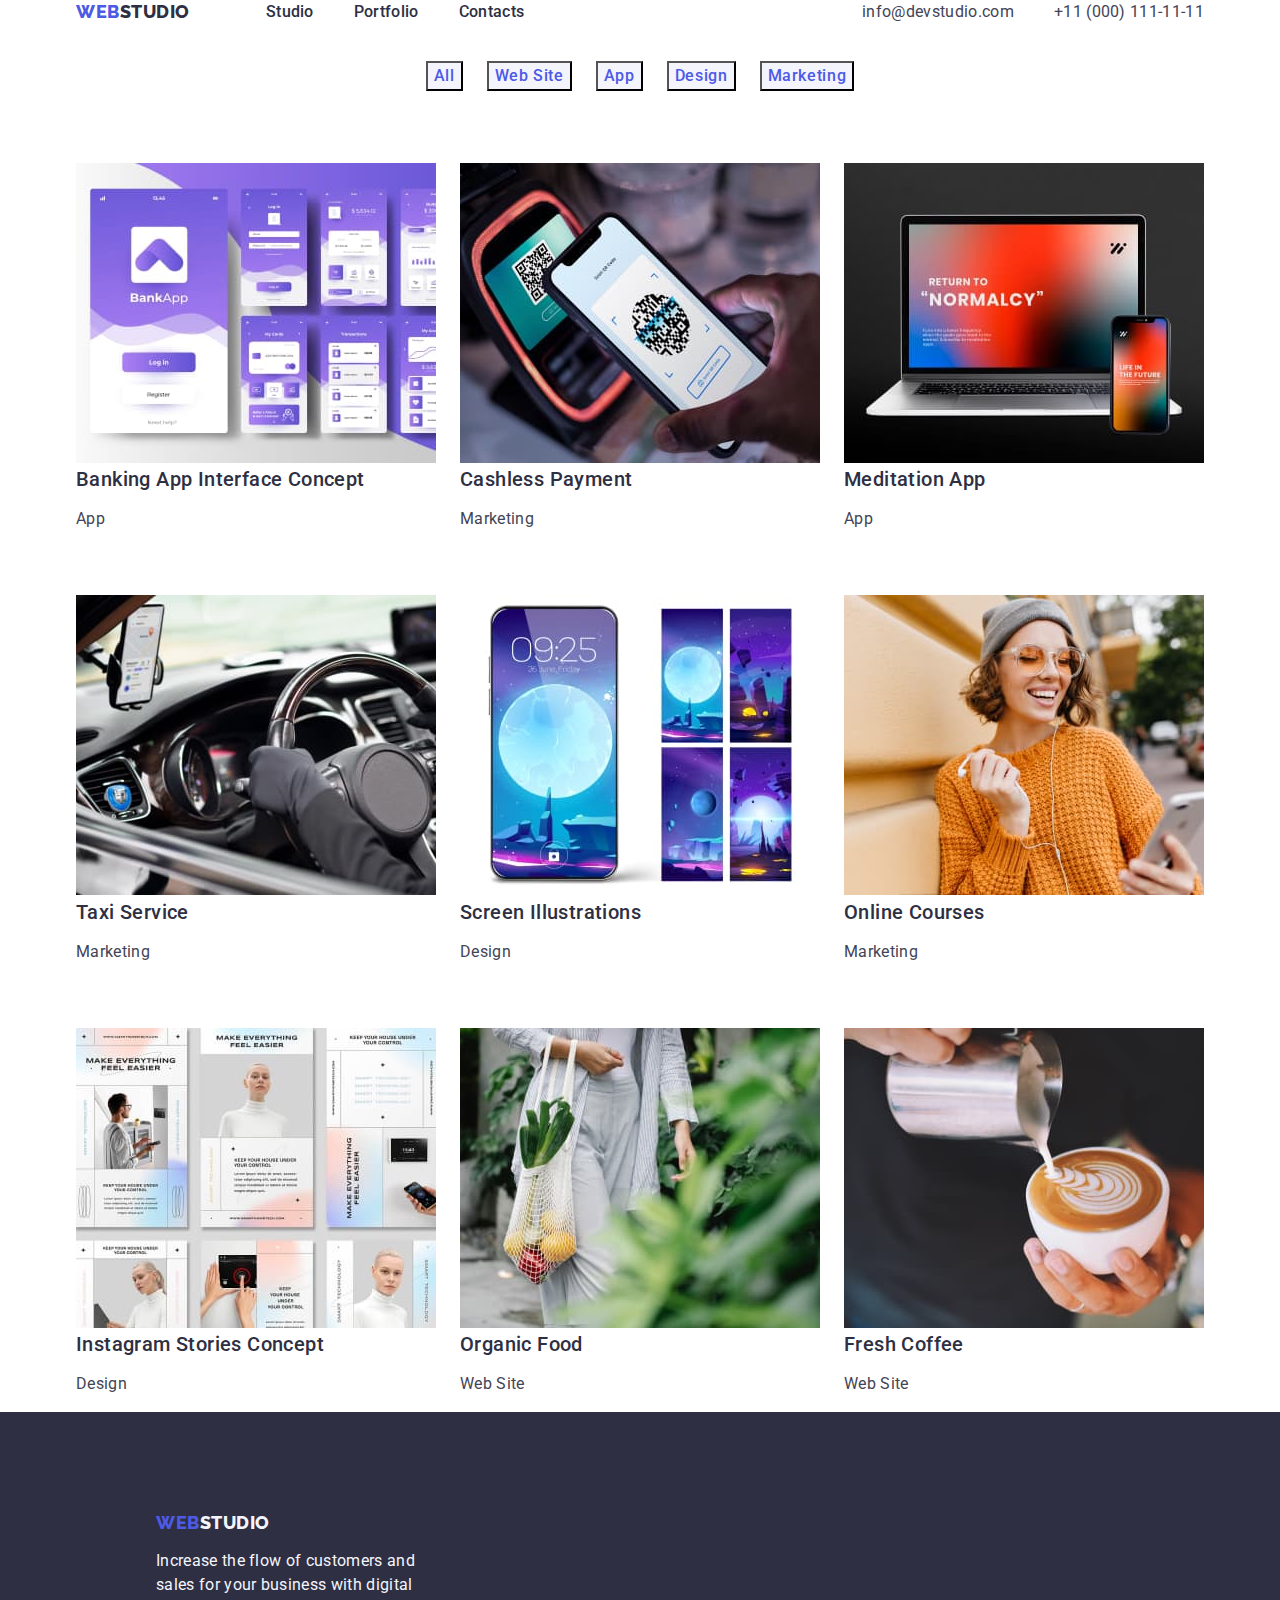
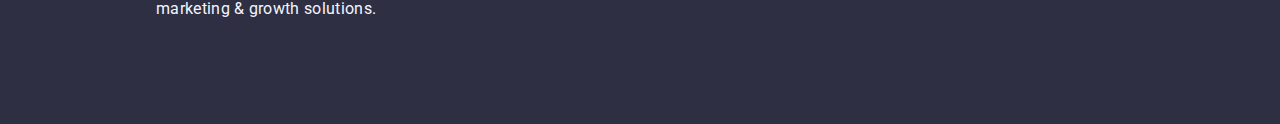
==== commit c1af5bf8: "dz33" ====
--- a/portfolio.html
+++ b/portfolio.html
@@ -66,9 +66,9 @@
     <!-- Main block -->
     <main>
       <section>
-        <div class="container">
+        <div class="menu-container container">
           <h1 class="not-visible">Site structure</h1>
-          <ul class="list">
+          <ul class="menu-list list">
             <li><button class="all-list" type="button">All</button></li>
             <li>
               <button class="all-list" type="button">Web Site</button>
@@ -81,7 +81,7 @@
               <button class="all-list" type="button">Marketing</button>
             </li>
           </ul>
-          <ul class="list">
+          <ul class="photo-list list">
             <li class="port-backphoto">
               <a class="link" href="">
                 <img
@@ -188,7 +188,7 @@
 
     <!-- Footer section-->
     <footer class="footer-background">
-      <div class="container">
+      <div class="footer-container container">
         <a class="footer-logo link" href="./index.html"
           >Web<span class="footer-studio">Studio</span></a
         >
--- a/css/styles.css
+++ b/css/styles.css
@@ -142,9 +142,10 @@
   color: var(--brand-color);
   font-size: 56px;
   line-height: 1.07;
-  text-align: center;
-  letter-spacing: 0.02em;
-}
+  letter-spacing: 0.02em;
+  padding-bottom: 48px;
+}
+
 .hero-button {
   color: var(--brand-color);
   background-color: var(--primary-brand-color);
@@ -156,17 +157,47 @@
 }
 
 .hero-container {
-}
+  background-color: var(--hero-background-color);
+  width: 1440px;
+  height: 600px;
+  margin-bottom: 92px;
+  text-align: center;
+  padding: 188px 472px 292px;
+}
+
 .hero-button:hover,
 .hero-button:focus {
   background-color: var(--pressed-state-color);
 }
 
-.hero-background {
-  background-color: var(--hero-background-color);
-}
-
-.list {
+.strategy-container {
+  margin-bottom: 120px;
+}
+
+.strategy-cont {
+  display: flex;
+  gap: 24px;
+}
+
+.doing-container {
+  margin-bottom: 120px;
+}
+
+.team-container {
+  background-color: var(--light-cloud-color);
+}
+
+.doing-cont {
+  display: flex;
+  gap: 24px;
+}
+
+.team-cont {
+  display: flex;
+  gap: 24px;
+}
+
+. .list {
   list-style: none;
 }
 
@@ -208,10 +239,6 @@
   line-height: 1.5;
   letter-spacing: 0.02em;
   color: var(--branded-color);
-}
-
-.backteam {
-  background-color: var(--light-cloud-color);
 }
 
 .backteam-list {
@@ -233,6 +260,14 @@
   letter-spacing: 0.03em;
   text-transform: uppercase;
   text-decoration: none;
+  margin-bottom: 16px;
+}
+
+.footer-container {
+  width: 1440px;
+  height: 312px;
+  background-color: var(--hero-background-color);
+  padding: 100px 1020px 100px 156px;
 }
 
 .footer-text {
@@ -240,10 +275,7 @@
   line-height: 1.5;
   letter-spacing: 0.02em;
   color: var(--light-cloud-color);
-}
-
-.footer-background {
-  background-color: var(--hero-background-color);
+  width: 264px;
 }
 
 .footer-studio {
@@ -271,6 +303,20 @@
   color: var(--brand-color);
   background-color: var(--pressed-state-color);
 }
+.menu-list {
+  display: flex;
+  gap: 24px;
+  margin-bottom: 72px;
+  justify-content: center;
+}
+
+.photo-list {
+  display: flex;
+  gap: 24px;
+  flex-wrap: wrap;
+  column-gap: 24px;
+  row-gap: 48px;
+}
 
 .section-maintext {
   color: var(--hero-background-color);
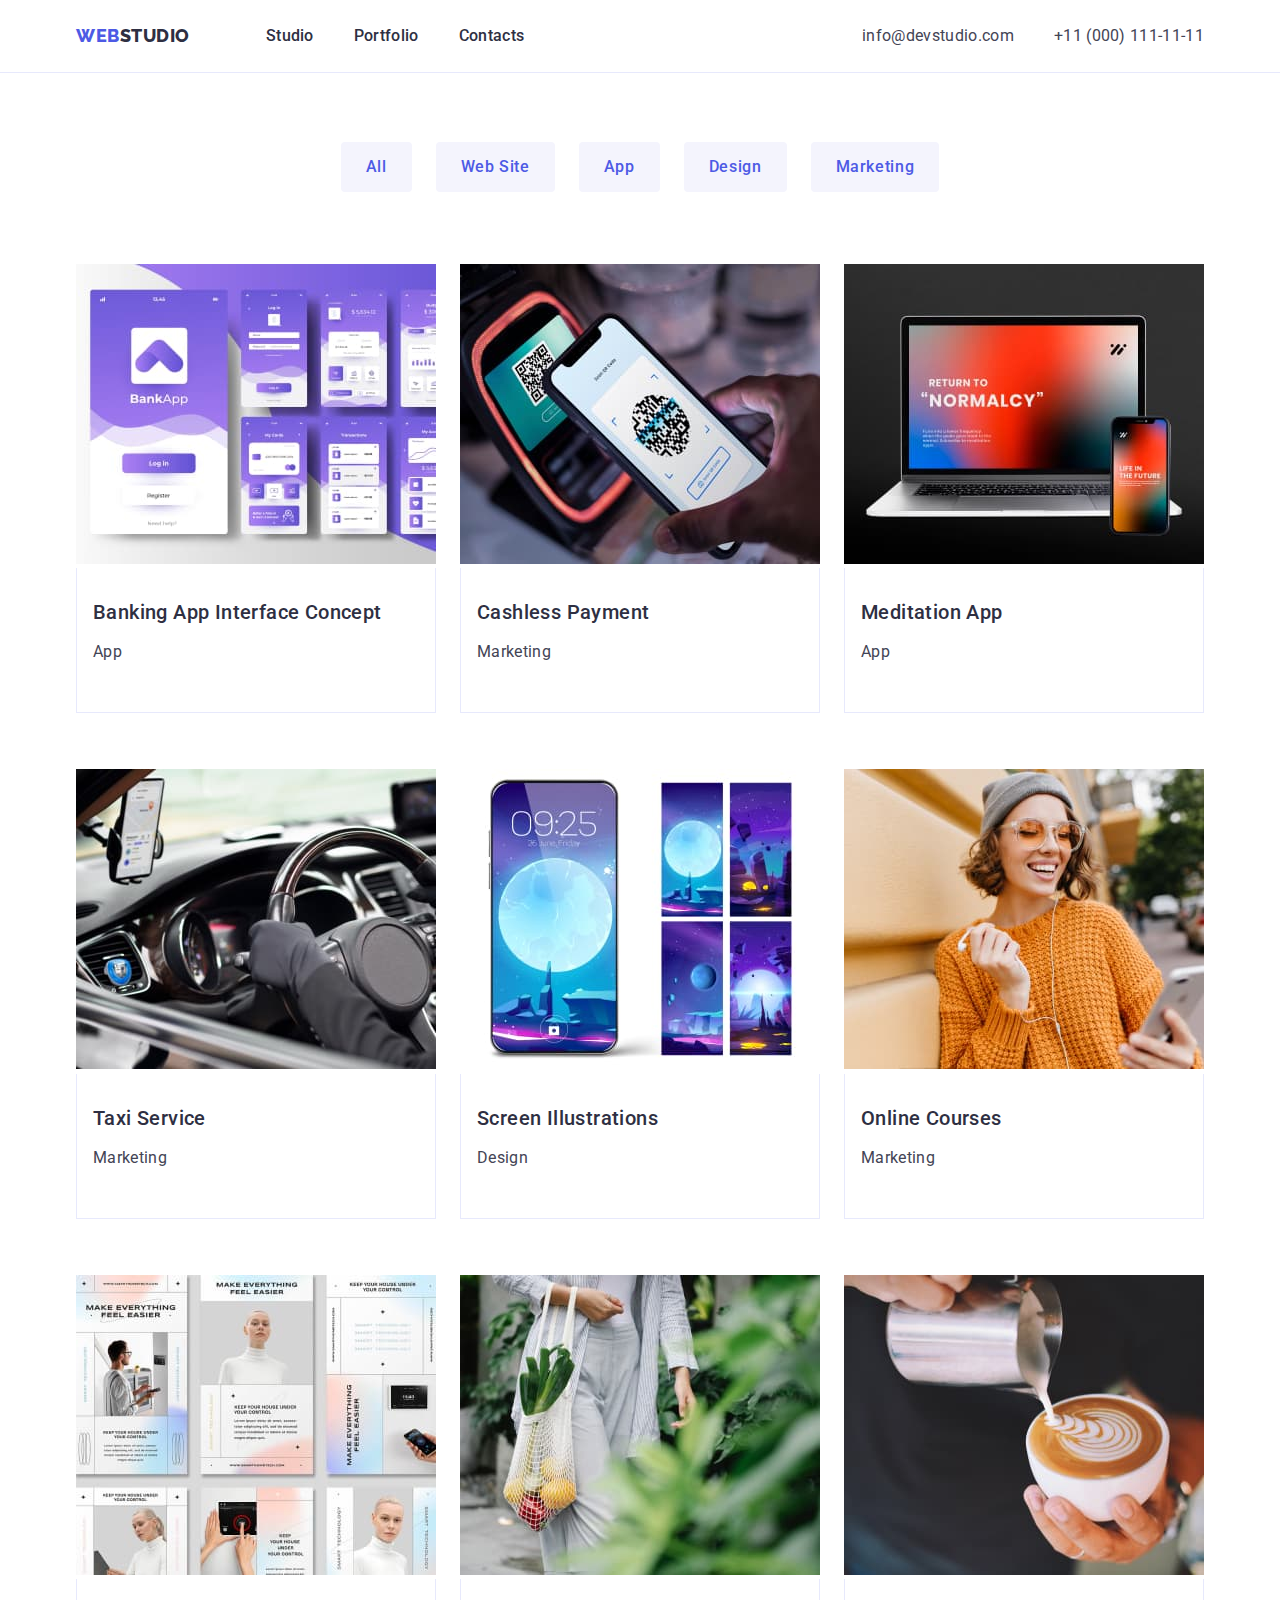
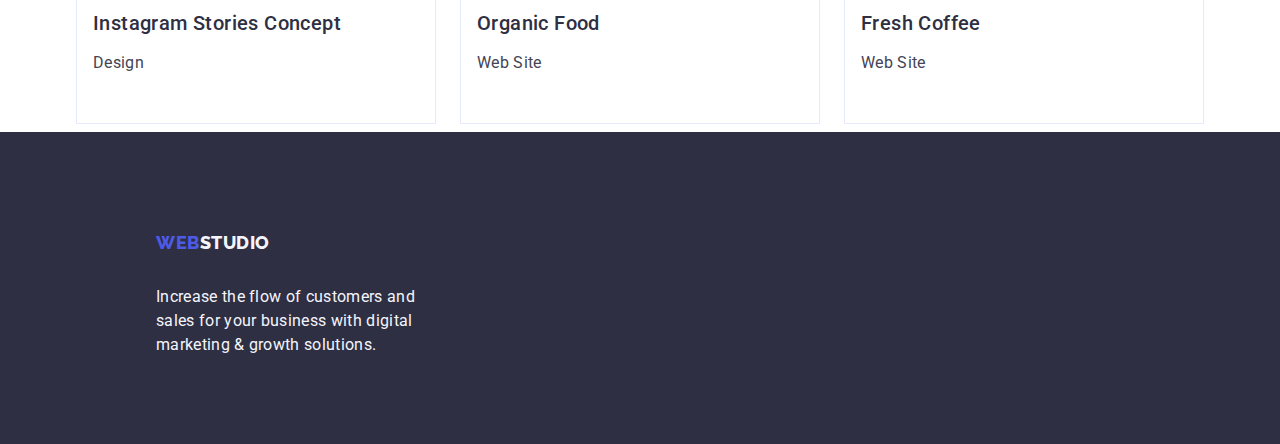
==== commit 75af04c5: "dz34" ====
--- a/portfolio.html
+++ b/portfolio.html
@@ -67,7 +67,7 @@
     <main>
       <section>
         <div class="menu-container container">
-          <h1 class="not-visible">Site structure</h1>
+          <h1 class="visually-hidden">Site structure</h1>
           <ul class="menu-list list">
             <li><button class="all-list" type="button">All</button></li>
             <li>
@@ -89,8 +89,12 @@
                   alt="Banking App Interface Concept"
                   width="360"
                 />
-                <h2 class="section-maintext">Banking App Interface Concept</h2>
-                <p class="section-text">App</p>
+                <div class="head-name">
+                  <h2 class="section-maintext">
+                    Banking App Interface Concept
+                  </h2>
+                  <p class="section-text">App</p>
+                </div>
               </a>
             </li>
             <li class="port-backphoto">
@@ -100,8 +104,10 @@
                   alt="Cashless Payment"
                   width="360"
                 />
-                <h2 class="section-maintext">Cashless Payment</h2>
-                <p class="section-text">Marketing</p>
+                <div class="head-name">
+                  <h2 class="section-maintext">Cashless Payment</h2>
+                  <p class="section-text">Marketing</p>
+                </div>
               </a>
             </li>
             <li class="port-backphoto">
@@ -111,8 +117,10 @@
                   alt="Meditation App"
                   width="360"
                 />
-                <h2 class="section-maintext">Meditation App</h2>
-                <p class="section-text">App</p>
+                <div class="head-name">
+                  <h2 class="section-maintext">Meditation App</h2>
+                  <p class="section-text">App</p>
+                </div>
               </a>
             </li>
             <li class="port-backphoto">
@@ -122,8 +130,10 @@
                   alt="Taxi Service"
                   width="360"
                 />
-                <h2 class="section-maintext">Taxi Service</h2>
-                <p class="section-text">Marketing</p>
+                <div class="head-name">
+                  <h2 class="section-maintext">Taxi Service</h2>
+                  <p class="section-text">Marketing</p>
+                </div>
               </a>
             </li>
             <li class="port-backphoto">
@@ -133,8 +143,10 @@
                   alt="Screen Illustrations"
                   width="360"
                 />
-                <h2 class="section-maintext">Screen Illustrations</h2>
-                <p class="section-text">Design</p>
+                <div class="head-name">
+                  <h2 class="section-maintext">Screen Illustrations</h2>
+                  <p class="section-text">Design</p>
+                </div>
               </a>
             </li>
             <li class="port-backphoto">
@@ -144,8 +156,10 @@
                   alt="Online Courses"
                   width="360"
                 />
-                <h2 class="section-maintext">Online Courses</h2>
-                <p class="section-text">Marketing</p>
+                <div class="head-name">
+                  <h2 class="section-maintext">Online Courses</h2>
+                  <p class="section-text">Marketing</p>
+                </div>
               </a>
             </li>
             <li class="port-backphoto">
@@ -155,8 +169,10 @@
                   alt="Instagram Stories Concept"
                   width="360"
                 />
-                <h2 class="section-maintext">Instagram Stories Concept</h2>
-                <p class="section-text">Design</p>
+                <div class="head-name">
+                  <h2 class="section-maintext">Instagram Stories Concept</h2>
+                  <p class="section-text">Design</p>
+                </div>
               </a>
             </li>
             <li class="port-backphoto">
@@ -166,8 +182,10 @@
                   alt="Organic Food"
                   width="360"
                 />
-                <h2 class="section-maintext">Organic Food</h2>
-                <p class="section-text">Web Site</p>
+                <div class="head-name">
+                  <h2 class="section-maintext">Organic Food</h2>
+                  <p class="section-text">Web Site</p>
+                </div>
               </a>
             </li>
             <li class="port-backphoto">
@@ -177,8 +195,10 @@
                   alt="Fresh Coffee"
                   width="360"
                 />
-                <h2 class="section-maintext">Fresh Coffee</h2>
-                <p class="section-text">Web Site</p>
+                <div class="head-name">
+                  <h2 class="section-maintext">Fresh Coffee</h2>
+                  <p class="section-text">Web Site</p>
+                </div>
               </a>
             </li>
           </ul>
--- a/css/styles.css
+++ b/css/styles.css
@@ -69,6 +69,11 @@
   margin-right: 76px;
 }
 
+.header {
+  border-bottom: 1px solid var(--accent-color);
+  margin-bottom: 24px;
+}
+
 .header-container {
   display: flex;
   align-items: center;
@@ -79,6 +84,8 @@
   display: flex;
   align-items: center;
   gap: 40px;
+  padding-top: 24px;
+  padding-bottom: 24px;
 }
 
 .header-address {
@@ -144,6 +151,7 @@
   line-height: 1.07;
   letter-spacing: 0.02em;
   padding-bottom: 48px;
+  max-width: 496px;
 }
 
 .hero-button {
@@ -154,6 +162,11 @@
   line-height: 1.5;
   letter-spacing: 0.04em;
   cursor: pointer;
+  display: block;
+  min-width: 169px;
+  height: 56px;
+  border: none;
+  border-radius: 4px;
 }
 
 .hero-container {
@@ -177,6 +190,8 @@
 .strategy-cont {
   display: flex;
   gap: 24px;
+  padding-top: 120px;
+  padding-bottom: 120px;
 }
 
 .doing-container {
@@ -243,6 +258,18 @@
 
 .backteam-list {
   background-color: var(--brand-color);
+}
+
+.visually-hidden {
+  visibility: hidden;
+  margin-bottom: 8px;
+}
+
+.name-position {
+  border-radius: 0px 0px 4px 4px;
+  padding: 32px 16px;
+  text-align: center;
+  margin-bottom: 8px;
 }
 
 /**
@@ -261,6 +288,7 @@
   text-transform: uppercase;
   text-decoration: none;
   margin-bottom: 16px;
+  display: inline-block;
 }
 
 .footer-container {
@@ -296,6 +324,10 @@
   color: var(--primary-brand-color);
   background-color: var(--light-cloud-color);
   cursor: pointer;
+  padding: 12px 24px;
+  border: 1px solid #e7e9fc;
+  border: 1px solid transparent;
+  border-radius: 4px;
 }
 
 .all-list:hover,
@@ -318,6 +350,14 @@
   row-gap: 48px;
 }
 
+.head-name {
+  padding: 32px 16px;
+  border: 1px solid #e7e9fc;
+  border-top: none;
+  margin-bottom: 8px;
+  text-align: left;
+}
+
 .section-maintext {
   color: var(--hero-background-color);
   font-weight: 500;
@@ -335,10 +375,6 @@
   letter-spacing: 0.02em;
 }
 
-.not-visible {
-  visibility: hidden;
-}
-
 .list {
   list-style: none;
 }
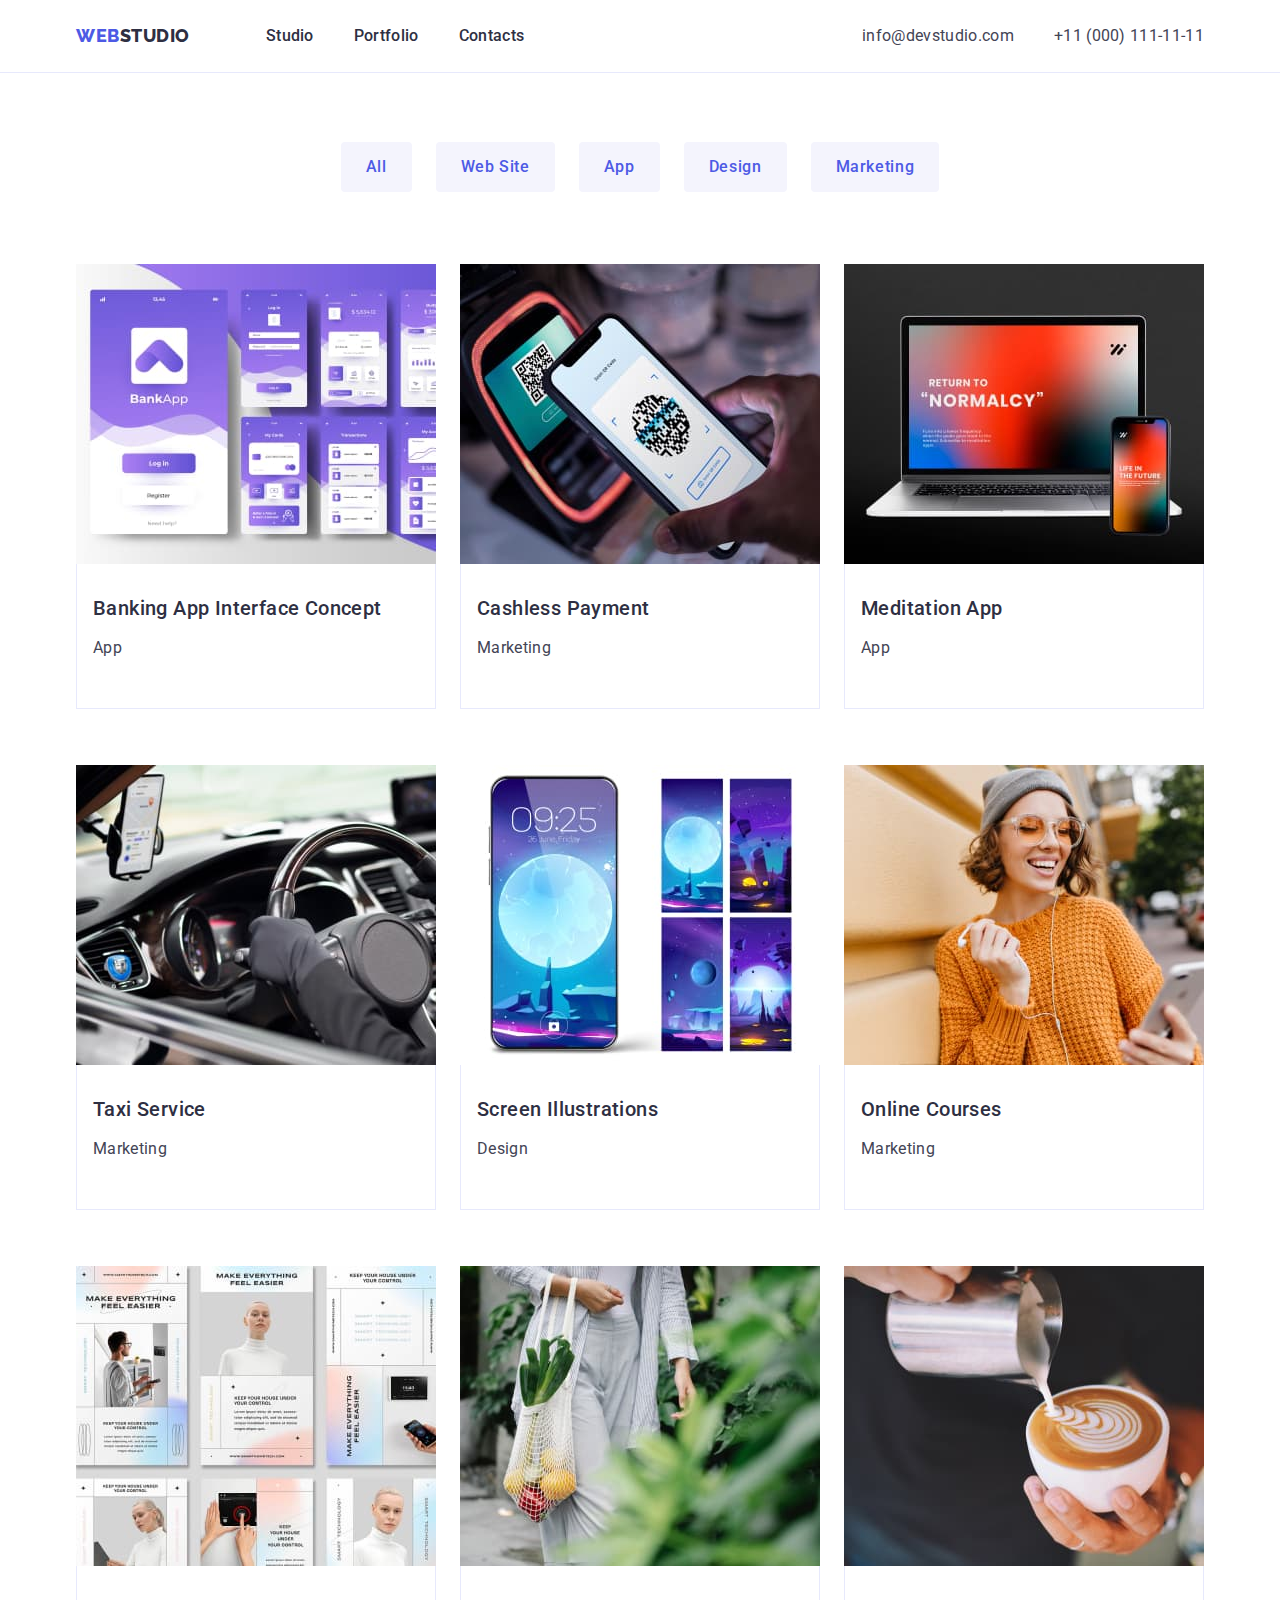
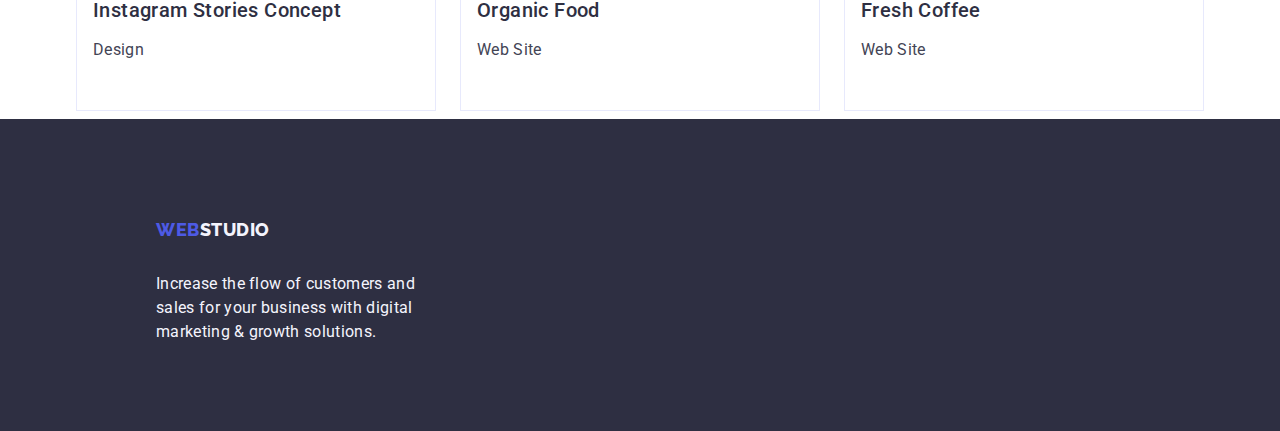
==== commit c27551a1: "dz35" ====
--- a/portfolio.html
+++ b/portfolio.html
@@ -85,6 +85,7 @@
             <li class="port-backphoto">
               <a class="link" href="">
                 <img
+                  class="block-list"
                   src="./images/portfolio/p1.jpg"
                   alt="Banking App Interface Concept"
                   width="360"
@@ -100,6 +101,7 @@
             <li class="port-backphoto">
               <a class="link" href="">
                 <img
+                  class="block-list"
                   src="./images/portfolio/p2.jpg"
                   alt="Cashless Payment"
                   width="360"
@@ -113,6 +115,7 @@
             <li class="port-backphoto">
               <a class="link" href="">
                 <img
+                  class="block-list"
                   src="./images/portfolio/p3.jpg"
                   alt="Meditation App"
                   width="360"
@@ -126,6 +129,7 @@
             <li class="port-backphoto">
               <a class="link" href="">
                 <img
+                  class="block-list"
                   src="./images/portfolio/p4.jpg"
                   alt="Taxi Service"
                   width="360"
@@ -139,6 +143,7 @@
             <li class="port-backphoto">
               <a class="link" href="">
                 <img
+                  class="block-list"
                   src="./images/portfolio/p5.jpg"
                   alt="Screen Illustrations"
                   width="360"
@@ -152,6 +157,7 @@
             <li class="port-backphoto">
               <a class="link" href="">
                 <img
+                  class="block-list"
                   src="./images/portfolio/p6.jpg"
                   alt="Online Courses"
                   width="360"
@@ -165,6 +171,7 @@
             <li class="port-backphoto">
               <a class="link" href="">
                 <img
+                  class="block-list"
                   src="./images/portfolio/p7.jpg"
                   alt="Instagram Stories Concept"
                   width="360"
@@ -178,6 +185,7 @@
             <li class="port-backphoto">
               <a class="link" href="">
                 <img
+                  class="block-list"
                   src="./images/portfolio/p8.jpg"
                   alt="Organic Food"
                   width="360"
@@ -191,6 +199,7 @@
             <li class="port-backphoto">
               <a class="link" href="">
                 <img
+                  class="block-list"
                   src="./images/portfolio/p9.jpg"
                   alt="Fresh Coffee"
                   width="360"
--- a/css/styles.css
+++ b/css/styles.css
@@ -184,22 +184,22 @@
 }
 
 .strategy-container {
-  margin-bottom: 120px;
 }
 
 .strategy-cont {
   display: flex;
   gap: 24px;
-  padding-top: 120px;
   padding-bottom: 120px;
 }
 
 .doing-container {
-  margin-bottom: 120px;
+  padding-bottom: 120px;
 }
 
 .team-container {
   background-color: var(--light-cloud-color);
+  width: 1440px;
+  height: 732px;
 }
 
 .doing-cont {
@@ -210,9 +210,11 @@
 .team-cont {
   display: flex;
   gap: 24px;
-}
-
-. .list {
+  justify-content: center;
+  padding-bottom: 120px;
+}
+
+.list {
   list-style: none;
 }
 
@@ -239,6 +241,8 @@
   text-transform: capitalize;
   color: var(--hero-background-color);
   text-decoration: none;
+
+  padding-bottom: 72px;
 }
 
 .name-list {
@@ -270,6 +274,10 @@
   padding: 32px 16px;
   text-align: center;
   margin-bottom: 8px;
+}
+
+.block-list {
+  display: block;
 }
 
 /**
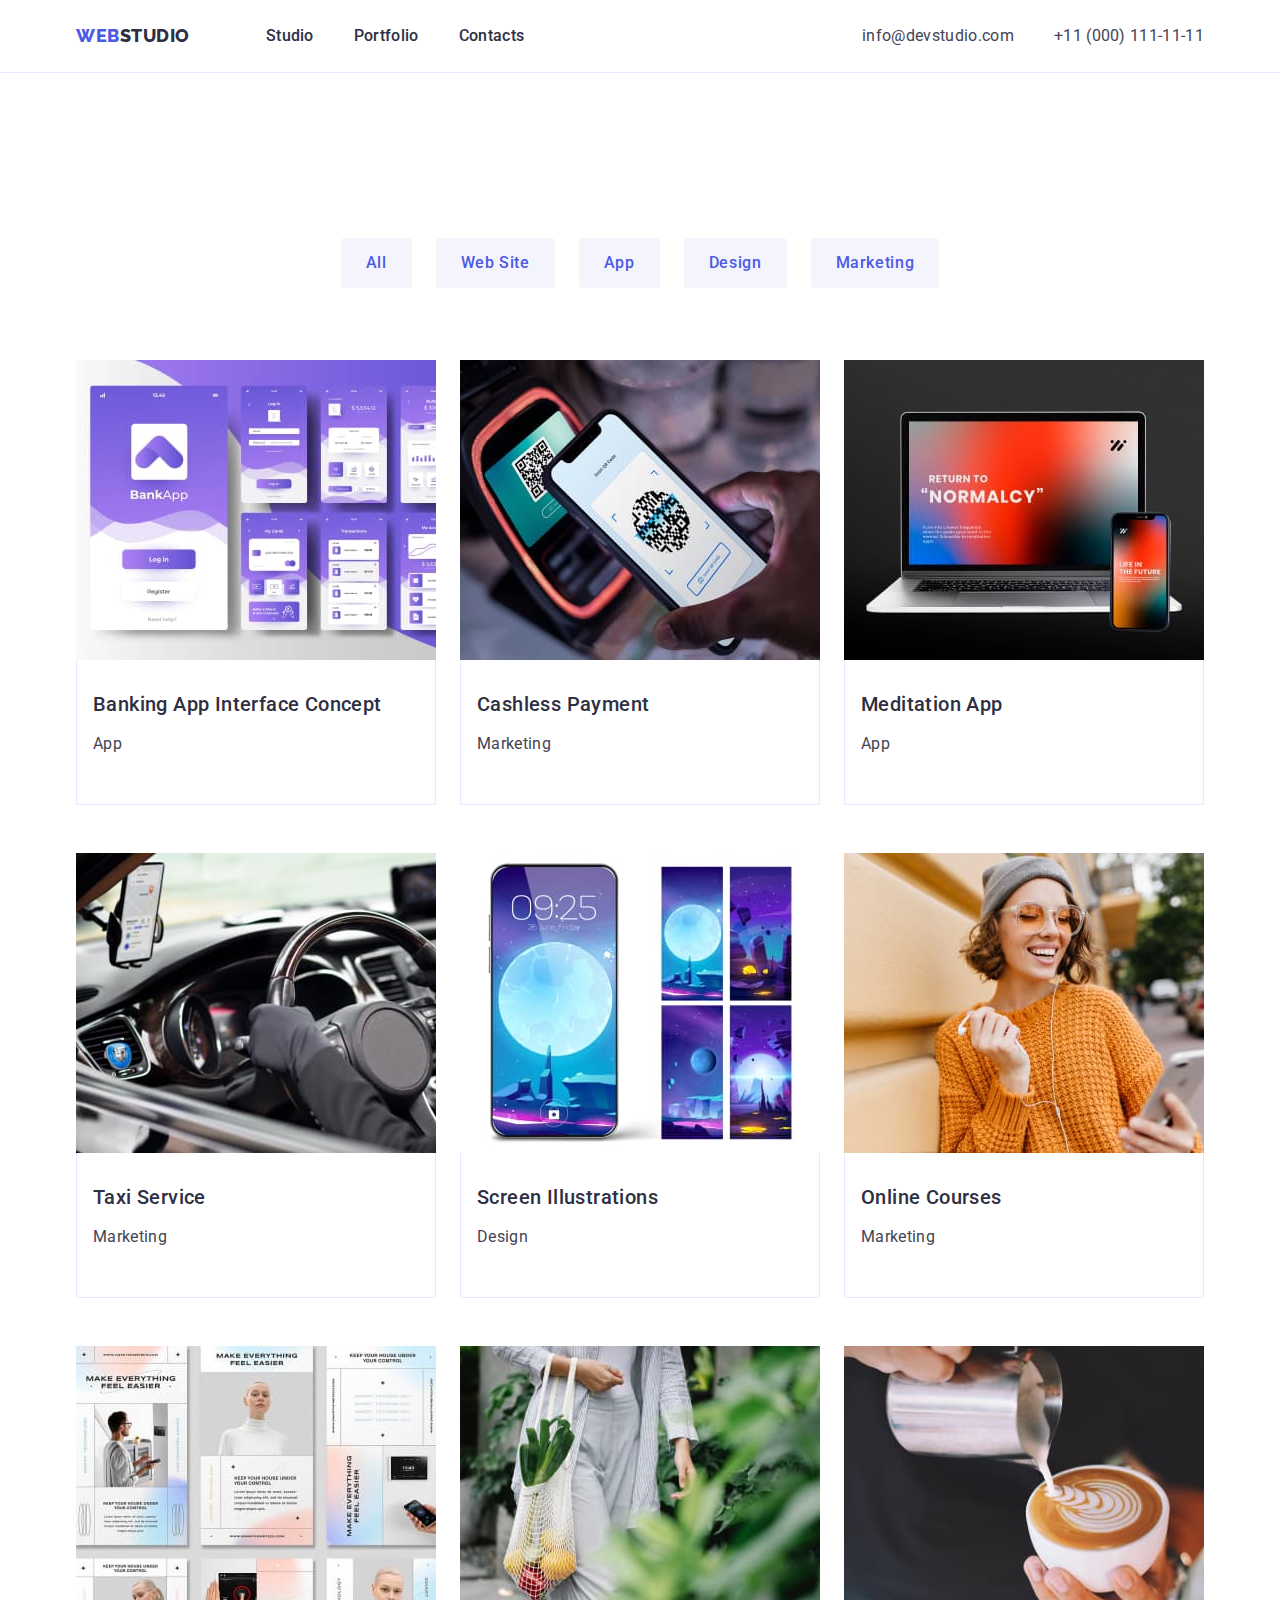
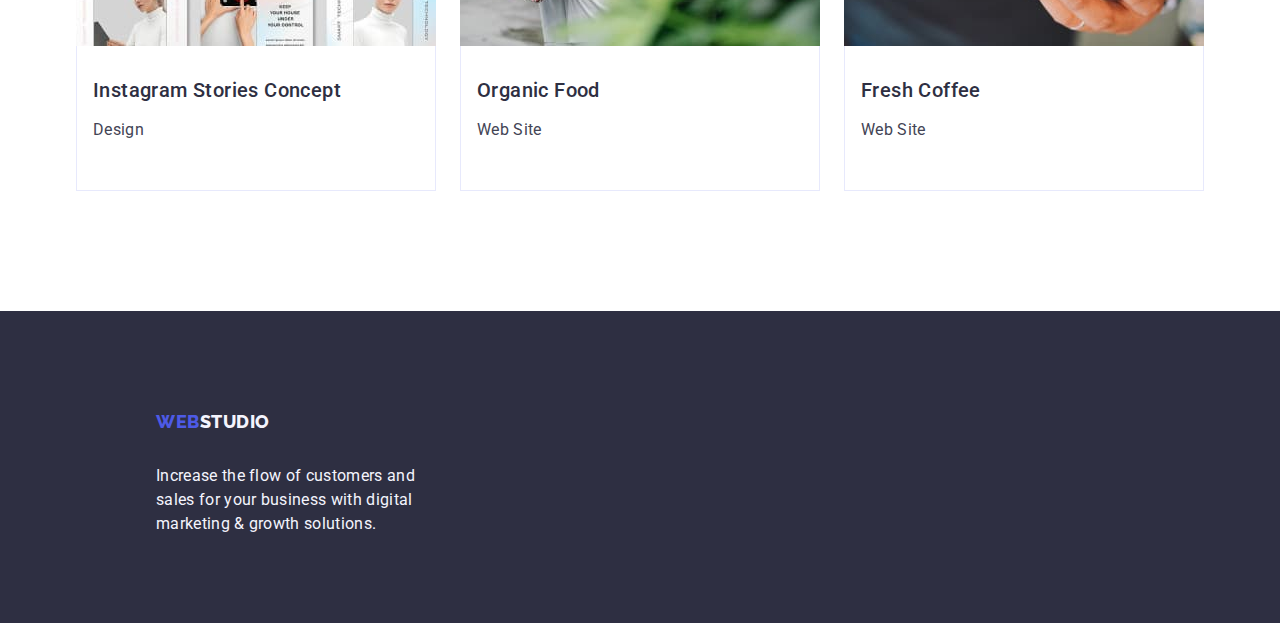
==== commit adabd7fb: "dz36" ====
--- a/portfolio.html
+++ b/portfolio.html
@@ -65,7 +65,7 @@
 
     <!-- Main block -->
     <main>
-      <section>
+      <section class="mainclass">
         <div class="menu-container container">
           <h1 class="visually-hidden">Site structure</h1>
           <ul class="menu-list list">
--- a/css/styles.css
+++ b/css/styles.css
@@ -84,8 +84,7 @@
   display: flex;
   align-items: center;
   gap: 40px;
-  padding-top: 24px;
-  padding-bottom: 24px;
+  padding: 24px 0;
 }
 
 .header-address {
@@ -183,9 +182,6 @@
   background-color: var(--pressed-state-color);
 }
 
-.strategy-container {
-}
-
 .strategy-cont {
   display: flex;
   gap: 24px;
@@ -200,11 +196,14 @@
   background-color: var(--light-cloud-color);
   width: 1440px;
   height: 732px;
+  padding: 120px 0;
 }
 
 .doing-cont {
   display: flex;
   gap: 24px;
+  width: calc((100% - 72px) / 4);
+  border-radius: 0px 0px 4px 4px;
 }
 
 .team-cont {
@@ -241,8 +240,7 @@
   text-transform: capitalize;
   color: var(--hero-background-color);
   text-decoration: none;
-
-  padding-bottom: 72px;
+  margin-bottom: 72px;
 }
 
 .name-list {
@@ -251,6 +249,7 @@
   line-height: 1.2;
   letter-spacing: 0.02em;
   color: var(--hero-background-color);
+  margin-bottom: 8px;
 }
 
 .posission-list {
@@ -303,7 +302,8 @@
   width: 1440px;
   height: 312px;
   background-color: var(--hero-background-color);
-  padding: 100px 1020px 100px 156px;
+  padding: 100px 0;
+  padding-left: 156px;
 }
 
 .footer-text {
@@ -323,6 +323,11 @@
   | Portfolio-styles
   |============================
 */
+
+.mainclass {
+  padding-top: 96px;
+  padding-bottom: 120px;
+}
 
 .all-list {
   font-weight: 500;
@@ -362,7 +367,6 @@
   padding: 32px 16px;
   border: 1px solid #e7e9fc;
   border-top: none;
-  margin-bottom: 8px;
   text-align: left;
 }
 
@@ -373,6 +377,7 @@
   line-height: 1.2;
   letter-spacing: 0.02em;
   text-decoration: none;
+  margin-bottom: 8px;
 }
 
 .section-text {
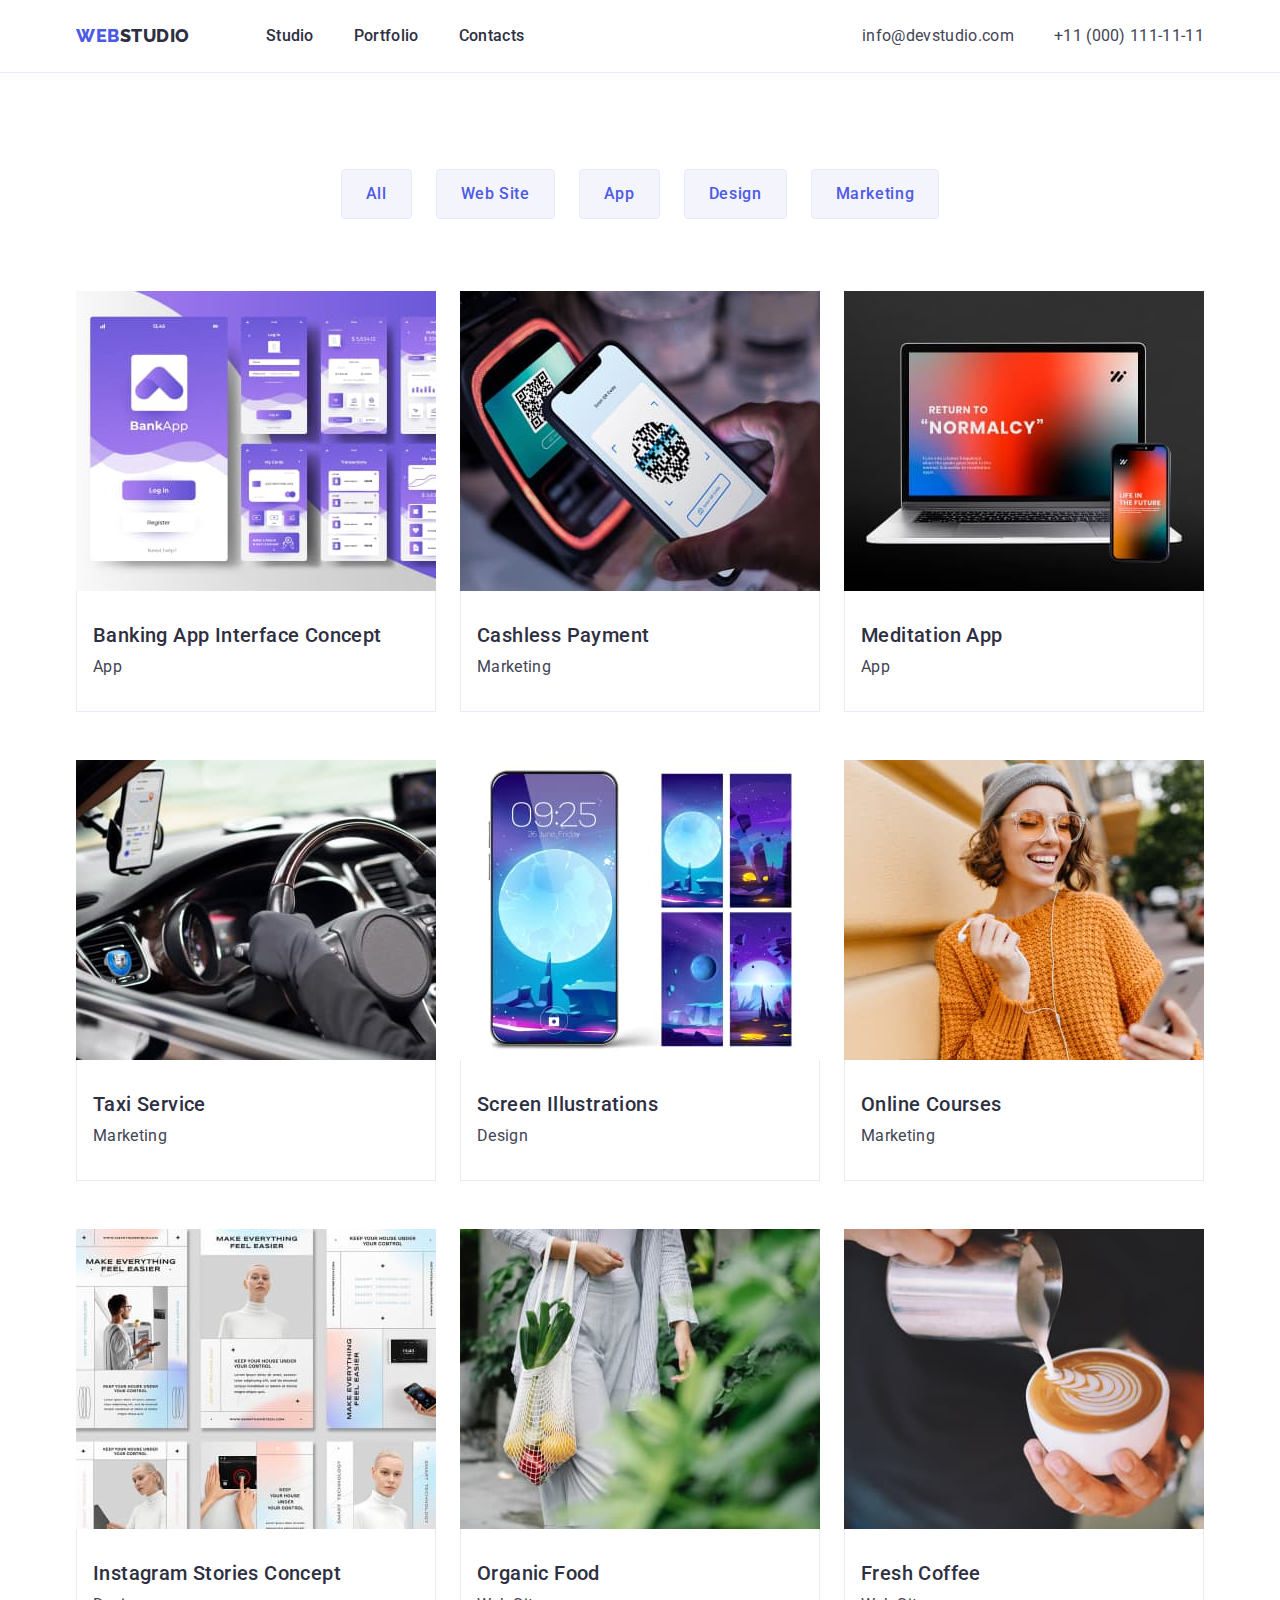
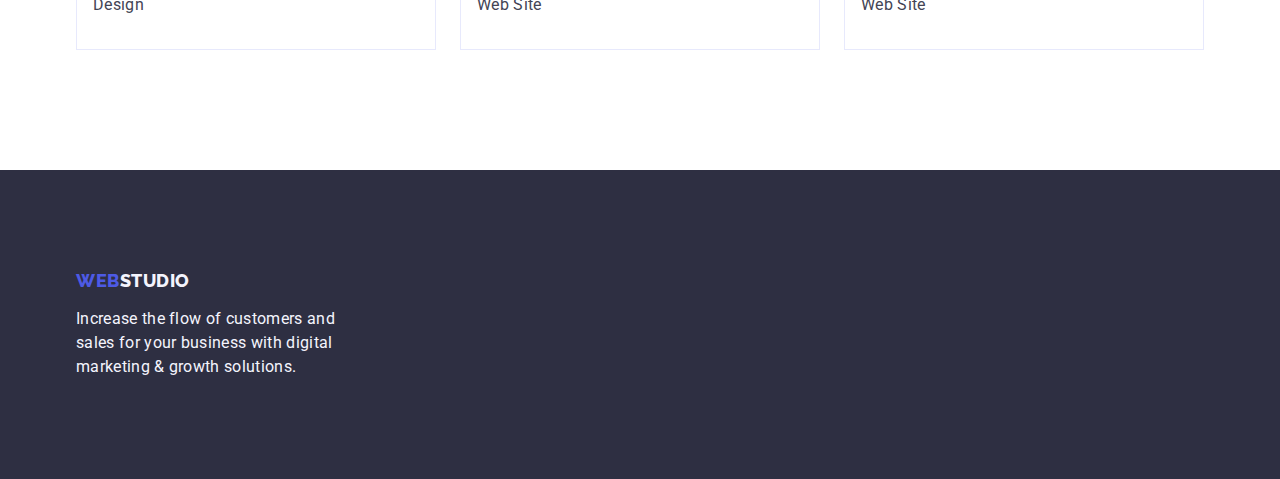
==== commit 48790ecd: "dz315" ====
--- a/portfolio.html
+++ b/portfolio.html
@@ -66,7 +66,7 @@
     <!-- Main block -->
     <main>
       <section class="mainclass">
-        <div class="menu-container container">
+        <div class="container">
           <h1 class="visually-hidden">Site structure</h1>
           <ul class="menu-list list">
             <li><button class="all-list" type="button">All</button></li>
--- a/css/styles.css
+++ b/css/styles.css
@@ -32,7 +32,8 @@
 h1,
 h2,
 h3,
-h4 {
+h4,
+p {
   margin: 0;
 }
 
@@ -71,7 +72,6 @@
 
 .header {
   border-bottom: 1px solid var(--accent-color);
-  margin-bottom: 24px;
 }
 
 .header-container {
@@ -84,7 +84,6 @@
   display: flex;
   align-items: center;
   gap: 40px;
-  padding: 24px 0;
 }
 
 .header-address {
@@ -113,6 +112,8 @@
   letter-spacing: 0.02em;
   color: var(--hero-background-color);
   text-decoration: none;
+  padding: 24px 0;
+  display: block;
 }
 
 .header-studio:hover,
@@ -149,8 +150,9 @@
   font-size: 56px;
   line-height: 1.07;
   letter-spacing: 0.02em;
-  padding-bottom: 48px;
+  margin: 0px auto 48px auto;
   max-width: 496px;
+  text-align: center;
 }
 
 .hero-button {
@@ -166,15 +168,13 @@
   height: 56px;
   border: none;
   border-radius: 4px;
-}
-
-.hero-container {
+  margin: 0px auto;
+  padding: 16px 32px;
+}
+
+.hero-background {
   background-color: var(--hero-background-color);
-  width: 1440px;
-  height: 600px;
-  margin-bottom: 92px;
-  text-align: center;
-  padding: 188px 472px 292px;
+  padding: 188px 0;
 }
 
 .hero-button:hover,
@@ -182,35 +182,35 @@
   background-color: var(--pressed-state-color);
 }
 
+.line-cont {
+  display: flex;
+  gap: 24px;
+  padding: 120px 0;
+}
+
 .strategy-cont {
-  display: flex;
-  gap: 24px;
-  padding-bottom: 120px;
-}
-
-.doing-container {
-  padding-bottom: 120px;
-}
-
-.team-container {
-  background-color: var(--light-cloud-color);
-  width: 1440px;
-  height: 732px;
-  padding: 120px 0;
-}
-
-.doing-cont {
-  display: flex;
-  gap: 24px;
   width: calc((100% - 72px) / 4);
   border-radius: 0px 0px 4px 4px;
 }
 
+.doing-cont {
+  display: flex;
+  gap: 24px;
+}
+
 .team-cont {
   display: flex;
   gap: 24px;
   justify-content: center;
-  padding-bottom: 120px;
+}
+
+.block-width {
+  width: calc((100% - 48px) / 3);
+}
+
+.backteam {
+  padding: 120px 0;
+  background-color: var(--light-cloud-color);
 }
 
 .list {
@@ -223,6 +223,7 @@
   font-size: 20px;
   line-height: 1.2;
   letter-spacing: 0.02em;
+  margin: 0 0 8px;
 }
 .textt-list {
   color: var(--branded-color);
@@ -243,6 +244,10 @@
   margin-bottom: 72px;
 }
 
+.section-third {
+  padding-bottom: 120px;
+}
+
 .name-list {
   font-weight: 500;
   font-size: 20px;
@@ -261,18 +266,24 @@
 
 .backteam-list {
   background-color: var(--brand-color);
+  border-radius: 0px 0px 4px 4px;
 }
 
 .visually-hidden {
-  visibility: hidden;
-  margin-bottom: 8px;
-}
-
+  position: absolute;
+  width: 1px;
+  height: 1px;
+  margin: -1px;
+  border: 0;
+  padding: 0;
+  white-space: nowrap;
+  clip-path: inset(100%);
+  clip: rect(0 0 0 0);
+  overflow: hidden;
+}
 .name-position {
-  border-radius: 0px 0px 4px 4px;
   padding: 32px 16px;
   text-align: center;
-  margin-bottom: 8px;
 }
 
 .block-list {
@@ -298,12 +309,10 @@
   display: inline-block;
 }
 
-.footer-container {
-  width: 1440px;
-  height: 312px;
+.footer-background {
   background-color: var(--hero-background-color);
-  padding: 100px 0;
-  padding-left: 156px;
+  padding-top: 100px;
+  padding-bottom: 100px;
 }
 
 .footer-text {
@@ -338,8 +347,8 @@
   background-color: var(--light-cloud-color);
   cursor: pointer;
   padding: 12px 24px;
-  border: 1px solid #e7e9fc;
-  border: 1px solid transparent;
+  border: 1px solid var(--accent-color);
+
   border-radius: 4px;
 }
 
@@ -347,7 +356,9 @@
 .all-list:focus {
   color: var(--brand-color);
   background-color: var(--pressed-state-color);
-}
+  border: 1px solid transparent;
+}
+
 .menu-list {
   display: flex;
   gap: 24px;
@@ -365,9 +376,9 @@
 
 .head-name {
   padding: 32px 16px;
+  text-align: left;
   border: 1px solid #e7e9fc;
   border-top: none;
-  text-align: left;
 }
 
 .section-maintext {
@@ -394,6 +405,7 @@
 
 .port-backphoto {
   background-color: var(--brand-color);
+  width: calc((100% - 48px) / 3);
 }
 
 .link {
